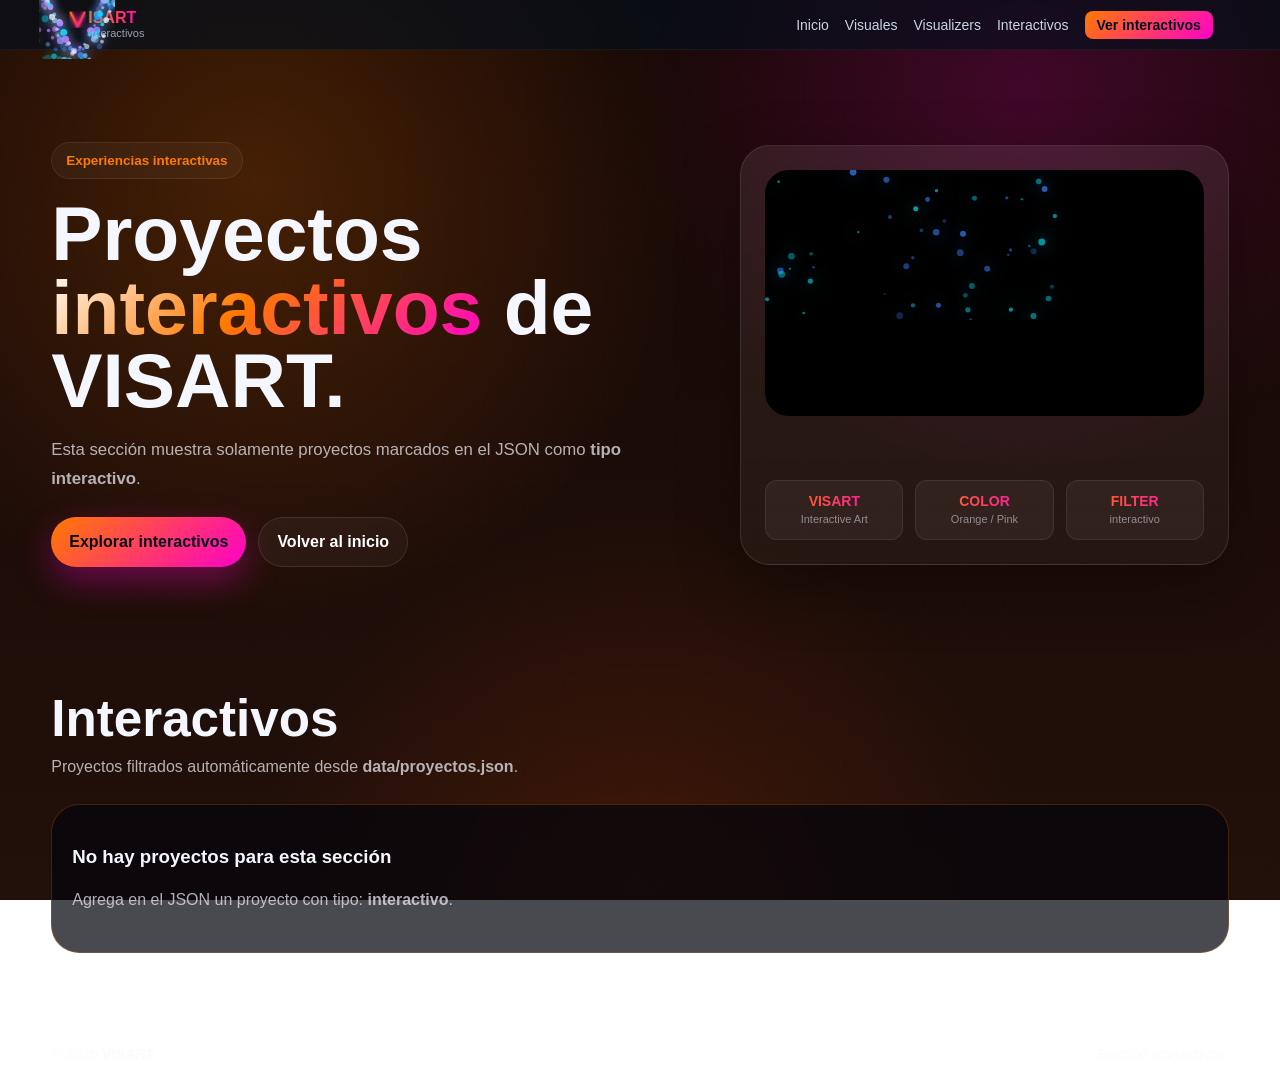
==== pages/interactivos/index.html @ fdee1da6 "Create index.html for Interactivos section This file contains the HTML structure for the Interactivo" ====
<!DOCTYPE html>
<html lang="es">
<head>
  <meta charset="UTF-8" />
  <meta name="viewport" content="width=device-width, initial-scale=1.0" />

  <title>VISART | Interactivos</title>

  <meta name="google" content="notranslate">
  <meta name="description" content="Proyectos interactivos de VISART." />

  <link rel="stylesheet" href="../../style.css">
</head>

<body class="page-interactivos" data-tipo="interactivo" data-json="../../data/proyectos.json" data-assets="../../">
  <div class="bg-grid"></div>

  <header class="header">
    <div class="container header-inner">

      <a href="../../index.html" class="brand" aria-label="Ir al inicio de VISART">
        <div class="brand-mark">
          <svg viewBox="0 0 100 100" class="v-nav" aria-hidden="true">
            <defs>
              <linearGradient id="vGradient" x1="0%" y1="0%" x2="100%" y2="100%">
                <stop offset="0%" stop-color="var(--accent1)" />
                <stop offset="100%" stop-color="var(--accent2)" />
              </linearGradient>
            </defs>
            <path d="M10 10 L50 90 L90 10" />
          </svg>

          <canvas class="v-canvas" aria-hidden="true"></canvas>
        </div>

        <div class="brand-text">
          <span>ISART</span>
          <small>Interactivos</small>
        </div>
      </a>

      <nav class="nav-links" aria-label="Navegación principal">
        <a href="../../index.html">Inicio</a>
        <a href="../visuales/index.html">Visuales</a>
        <a href="../visualizers/index.html">Visualizers</a>
        <a href="../interactivos/index.html">Interactivos</a>
        <a class="nav-cta" href="#proyectos">Ver interactivos</a>
      </nav>

    </div>
  </header>

  <main>
    <section class="hero" id="inicio">
      <div class="container hero-grid">

        <div class="hero-content">
          <div class="eyebrow">Experiencias interactivas</div>

          <h1>
            Proyectos <span>interactivos</span> de VISART.
          </h1>

          <p>
            Esta sección muestra solamente proyectos marcados en el JSON como <strong>tipo interactivo</strong>.
          </p>

          <div class="hero-actions">
            <a class="btn btn-primary" href="#proyectos">Explorar interactivos</a>
            <a class="btn btn-secondary" href="../../index.html">Volver al inicio</a>
          </div>
        </div>

        <div class="hero-card">
          <div class="hero-visual">
            <video autoplay muted loop playsinline class="bg-video">
              <source src="../../assets/hero-card.mp4" type="video/mp4">
            </video>
            <canvas id="bgFX"></canvas>
          </div>

          <div class="hero-mini-stats">
            <div class="mini">
              <strong>VISART</strong>
              <small>Interactive Art</small>
            </div>
            <div class="mini">
              <strong>COLOR</strong>
              <small>Orange / Pink</small>
            </div>
            <div class="mini">
              <strong>FILTER</strong>
              <small>interactivo</small>
            </div>
          </div>
        </div>

      </div>
    </section>

    <section class="section" id="proyectos">
      <div class="container">
        <div class="section-head">
          <h2>Interactivos</h2>
          <p>Proyectos filtrados automáticamente desde <strong>data/proyectos.json</strong>.</p>
        </div>

        <div class="projects-grid" id="projects-container"></div>
      </div>
    </section>
  </main>

  <footer>
    <div class="container footer-line">
      <div>© 2026 <strong>VISART</strong>.</div>
      <div>Sección interactivos.</div>
    </div>
  </footer>

  <script src="../../script.js"></script>
</body>
</html>
---- style.css ----
:root {
  --bg: #050816;
  --bg2: #0b1224;
  --panel: rgba(255, 255, 255, .06);
  --panel-border: rgba(255, 255, 255, .1);
  --text: #f5f7ff;
  --muted: rgba(245, 247, 255, .7);
  --soft: rgba(245, 247, 255, .5);
  --accent1: #00eaff;
  --accent2: #3b82f6;
  --glow1: rgba(0, 234, 255, .16);
  --glow2: rgba(59, 130, 246, .14);
  --glow3: rgba(123, 97, 255, .12);
  --radius: 24px;
  --shadow: 0 20px 60px rgba(0, 0, 0, .35);
  --max: 1200px;
}

/* ============================= */
/* COLORES POR PAGINA */
/* ============================= */

body.page-home {
  --bg: #050816;
  --bg2: #0b1224;
  --accent1: #00eaff;
  --accent2: #3b82f6;
  --glow1: rgba(0, 234, 255, .15);
  --glow2: rgba(59, 130, 246, .14);
  --glow3: rgba(123, 97, 255, .12);
}

body.page-visuales {
  --bg: #040816;
  --bg2: #0a1022;
  --accent1: #00eaff;
  --accent2: #7b61ff;
  --glow1: rgba(0, 234, 255, .20);
  --glow2: rgba(123, 97, 255, .18);
  --glow3: rgba(80, 60, 255, .20);
}

body.page-visualizers {
  --bg: #031611;
  --bg2: #09241d;
  --accent1: #00ff88;
  --accent2: #00c2ff;
  --glow1: rgba(0, 255, 136, .20);
  --glow2: rgba(0, 194, 255, .18);
  --glow3: rgba(0, 255, 180, .14);
}

body.page-interactivos {
  --bg: #160805;
  --bg2: #22100a;
  --accent1: #ff7a00;
  --accent2: #ff00c8;
  --glow1: rgba(255, 122, 0, .20);
  --glow2: rgba(255, 0, 200, .18);
  --glow3: rgba(255, 80, 0, .14);
}

/* ============================= */
/* BASE */
/* ============================= */

* {
  box-sizing: border-box;
}

html {
  scroll-behavior: smooth;
}

body {
  margin: 0;
  font-family: Arial, Helvetica, sans-serif;
  color: var(--text);
  background:
    radial-gradient(circle at 20% 20%, var(--glow1), transparent 35%),
    radial-gradient(circle at 80% 10%, var(--glow2), transparent 30%),
    radial-gradient(circle at 50% 100%, var(--glow3), transparent 35%),
    linear-gradient(180deg, var(--bg), var(--bg2));
  background-attachment: fixed;
  min-height: 100vh;
  overflow-x: hidden;
}

a {
  color: inherit;
  text-decoration: none;
}

.container {
  width: min(var(--max), 92%);
  margin: 0 auto;
}

.bg-grid {
  position: fixed;
  inset: 0;
  pointer-events: none;
  background-image:
    linear-gradient(rgba(255, 255, 255, .035) 1px, transparent 1px),
    linear-gradient(90deg, rgba(255, 255, 255, .035) 1px, transparent 1px);
  background-size: 40px 40px;
  mask-image: radial-gradient(circle at center, black 45%, transparent 90%);
  opacity: .25;
  z-index: 0;
}

/* ============================= */
/* HEADER */
/* ============================= */

.header {
  position: sticky;
  top: 0;
  z-index: 1000;
  backdrop-filter: blur(10px);
  background: rgba(4, 16, 29, 0.65);
  border-bottom: 1px solid rgba(255, 255, 255, 0.05);
}

.header-inner {
  max-width: var(--max);
  margin: 0 auto;
  padding: 10px 16px;
  display: flex;
  align-items: center;
  justify-content: space-between;
  gap: 18px;
}

.brand {
  display: flex;
  align-items: center;
  gap: 1px;
  flex-shrink: 0;
  min-width: max-content;
}

.brand-mark {
  position: relative;
  width: 20px;
  height: 20px;
  min-width: 20px;
  flex: 0 0 20px;
  border-radius: 6px;
  display: flex;
  align-items: center;
  justify-content: center;
  overflow: visible;
  background: transparent;
}

.v-nav {
  position: relative;
  z-index: 2;
  display: block;
  width: 86%;
  height: 86%;
  transform: translateY(-5px);
}

.v-nav path {
  fill: none;
  stroke: url(#vGradient);
  stroke-width: 11;
  stroke-linecap: round;
  stroke-linejoin: round;
  stroke-dasharray: 200;
  stroke-dashoffset: 200;
  filter:
    drop-shadow(0 0 8px var(--accent1))
    drop-shadow(0 0 18px var(--accent2));
  animation:
    drawV 2s ease-out forwards,
    glowV 3s infinite ease-in-out;
}

.v-canvas {
  position: absolute;
  left: -28px;
  top: -24px;
  width: calc(100% + 56px);
  height: calc(100% + 48px);
  pointer-events: none;
  z-index: 4;
}

.brand-text span,
.mini strong {
  display: block;
  background: linear-gradient(90deg, var(--accent1), var(--accent2));
  -webkit-background-clip: text;
  background-clip: text;
  -webkit-text-fill-color: transparent;
}

.brand-text span {
  font-weight: 700;
  font-size: 16px;
  line-height: 1;
}

.brand-text small {
  display: block;
  margin-top: 2px;
  font-size: 11px;
  line-height: 1;
  color: #94a3b8;
}

.nav-links {
  display: flex;
  align-items: center;
  gap: 16px;
  flex-wrap: wrap;
  justify-content: flex-end;
}

.nav-links a {
  font-size: 14px;
  color: #cbd5e1;
  position: relative;
  transition: 0.3s;
  white-space: nowrap;
}

.nav-links a:hover {
  color: #fff;
}

.nav-links a::after {
  content: "";
  position: absolute;
  left: 0;
  bottom: -4px;
  width: 0%;
  height: 2px;
  background: linear-gradient(90deg, var(--accent1), var(--accent2));
  transition: 0.3s;
}

.nav-links a:hover::after {
  width: 100%;
}

.nav-cta {
  padding: 6px 12px;
  border-radius: 8px;
  background: linear-gradient(135deg, var(--accent1), var(--accent2));
  color: #04101d !important;
  font-weight: 600;
}

.nav-cta::after {
  display: none;
}

/* ============================= */
/* HERO */
/* ============================= */

.hero {
  position: relative;
  z-index: 1;
  padding: 92px 0 58px;
}

.hero-grid {
  display: grid;
  grid-template-columns: 1.15fr .85fr;
  gap: 28px;
  align-items: center;
}

.hero-content p {
  color: var(--muted);
  font-size: 1.05rem;
  line-height: 1.7;
  max-width: 680px;
}

h1 {
  font-size: clamp(2.6rem, 6vw, 5.2rem);
  line-height: .96;
  margin: 0 0 18px;
}

h1 span {
  background: linear-gradient(135deg, #ffffff, var(--accent1) 45%, var(--accent2) 100%);
  -webkit-background-clip: text;
  background-clip: text;
  color: transparent;
}

.eyebrow {
  display: inline-flex;
  align-items: center;
  gap: 10px;
  padding: 10px 14px;
  border-radius: 999px;
  background: rgba(255, 255, 255, .04);
  border: 1px solid rgba(255, 255, 255, .08);
  color: var(--accent1);
  font-weight: 700;
  font-size: .84rem;
  margin-bottom: 18px;
}

.hero-actions {
  display: flex;
  align-items: center;
  gap: 12px;
  flex-wrap: wrap;
  margin-top: 24px;
}

.center-actions {
  justify-content: center;
}

.hero-points {
  display: flex;
  gap: 10px;
  flex-wrap: wrap;
  margin-top: 22px;
}

.hero-points span {
  padding: 8px 12px;
  border-radius: 999px;
  background: rgba(255, 255, 255, .05);
  border: 1px solid rgba(255, 255, 255, .08);
  color: var(--soft);
  font-size: .86rem;
}

/* ============================= */
/* BOTONES */
/* ============================= */

.btn {
  display: inline-flex;
  align-items: center;
  justify-content: center;
  gap: 10px;
  min-height: 50px;
  padding: 0 18px;
  border-radius: 999px;
  font-weight: 800;
  transition: .22s ease;
}

.btn:hover {
  transform: translateY(-2px);
}

.btn-primary {
  color: #05111d;
  background: linear-gradient(135deg, var(--accent1), var(--accent2));
  box-shadow: 0 14px 35px color-mix(in srgb, var(--accent2) 35%, transparent);
}

.btn-secondary {
  color: #fff;
  background: rgba(255, 255, 255, .04);
  border: 1px solid rgba(255, 255, 255, .1);
}

/* ============================= */
/* HERO CARD */
/* ============================= */

.hero-card {
  position: relative;
  padding: 24px;
  border-radius: 30px;
  background: linear-gradient(180deg, rgba(255, 255, 255, .08), rgba(255, 255, 255, .04));
  border: 1px solid rgba(255, 255, 255, .1);
  box-shadow: var(--shadow);
  display: flex;
  flex-direction: column;
  justify-content: space-between;
  min-height: 420px;
  transition: transform .15s ease-out;
}

.hero-visual {
  position: relative;
  height: 100%;
  aspect-ratio: 16 / 9;
  border-radius: 24px;
  overflow: hidden;
  background: black;
  display: flex;
  align-items: center;
  justify-content: center;
}

.bg-video {
  position: absolute;
  inset: 0;
  width: 100%;
  height: 100%;
  object-fit: cover;
  z-index: 1;
}

#bgFX {
  position: absolute;
  inset: 0;
  z-index: 2;
  pointer-events: none;
}

.hero-mini-stats {
  display: flex;
  gap: 12px;
  margin-top: 15px;
}

.mini {
  flex: 1;
  padding: 12px;
  border-radius: 12px;
  background: rgba(255, 255, 255, 0.05);
  text-align: center;
  border: 1px solid rgba(255, 255, 255, 0.08);
}

.mini strong {
  font-size: 14px;
}

.mini small {
  font-size: 11px;
  color: var(--soft);
}

/* ============================= */
/* SECCIONES */
/* ============================= */

.section {
  position: relative;
  z-index: 1;
  padding: 64px 0;
}

.section-head {
  margin-bottom: 28px;
}

.section-head h2 {
  font-size: clamp(2rem, 4vw, 3.2rem);
  margin: 0 0 10px;
}

.section-head p {
  color: var(--muted);
  margin: 0;
}

/* ============================= */
/* PROYECTOS */
/* ============================= */

.projects-grid {
  display: grid;
  grid-template-columns: repeat(auto-fit, minmax(300px, 1fr));
  gap: 24px;
}

.project-card {
  position: relative;
  overflow: hidden;
  border-radius: 28px;
  border: 1px solid color-mix(in srgb, var(--accent1) 25%, transparent);
  background: rgba(3, 5, 12, 0.72);
  transition: transform 0.35s ease, box-shadow 0.35s ease, border-color 0.35s ease;
}

.project-card:hover {
  transform: translateY(-10px) scale(1.025);
  border-color: color-mix(in srgb, var(--accent1) 70%, transparent);
  box-shadow: 0 0 28px color-mix(in srgb, var(--accent1) 35%, transparent);
}

.project-thumb {
  position: relative;
  aspect-ratio: 16 / 9;
  overflow: hidden;
}

.project-thumb img {
  width: 100%;
  height: 100%;
  object-fit: cover;
  transition: 0.5s;
}

.project-card:hover .project-thumb img {
  transform: scale(1.08);
}

.project-badge {
  position: absolute;
  top: 12px;
  left: 12px;
  padding: 6px 11px;
  border-radius: 999px;
  background: rgba(0, 0, 0, 0.68);
  color: #fff;
  border: 1px solid var(--accent1);
  font-size: 12px;
}

.project-body {
  padding: 22px 20px;
}

.project-top {
  display: flex;
  align-items: flex-start;
  justify-content: space-between;
  gap: 12px;
  margin-bottom: 10px;
}

.project-top h3 {
  margin: 0;
  font-size: 1.2rem;
}

.project-tag {
  flex-shrink: 0;
  font-size: 11px;
  color: var(--accent1);
  padding: 5px 8px;
  border-radius: 999px;
  background: color-mix(in srgb, var(--accent1) 10%, transparent);
  border: 1px solid color-mix(in srgb, var(--accent1) 20%, transparent);
}

.project-body p {
  color: var(--muted);
  line-height: 1.6;
  margin: 0 0 18px;
}

.project-actions {
  display: flex;
  align-items: center;
  gap: 10px;
}

/* ============================= */
/* ABOUT / CONTACTO */
/* ============================= */

.about-grid {
  display: grid;
  grid-template-columns: 1fr 1fr;
  gap: 24px;
}

.glass {
  border-radius: 28px;
  padding: 24px;
  background: linear-gradient(180deg, rgba(255, 255, 255, .06), rgba(255, 255, 255, .035));
  border: 1px solid rgba(255, 255, 255, .1);
}

.glass h3,
.glass h2 {
  margin-top: 0;
}

.glass p {
  color: var(--muted);
  line-height: 1.6;
}

.skills {
  display: flex;
  flex-wrap: wrap;
  gap: 10px;
  margin-top: 16px;
}

.skills span {
  padding: 8px 10px;
  border-radius: 999px;
  background: rgba(255, 255, 255, .05);
  border: 1px solid rgba(255, 255, 255, .08);
  color: var(--soft);
  font-size: .84rem;
}

.contact-box {
  text-align: center;
}

/* ============================= */
/* FOOTER */
/* ============================= */

footer {
  position: relative;
  z-index: 1;
  padding: 28px 0;
  border-top: 1px solid rgba(255, 255, 255, .08);
}

.footer-line {
  display: flex;
  align-items: center;
  justify-content: space-between;
  gap: 16px;
  color: var(--soft);
  font-size: .9rem;
}

/* ============================= */
/* ANIMACIONES */
/* ============================= */

@keyframes drawV {
  from {
    stroke-dashoffset: 200;
  }

  to {
    stroke-dashoffset: 0;
  }
}

@keyframes glowV {
  0%, 100% {
    filter:
      drop-shadow(0 0 5px var(--accent1))
      drop-shadow(0 0 12px var(--accent2));
  }

  50% {
    filter:
      drop-shadow(0 0 12px var(--accent1))
      drop-shadow(0 0 26px var(--accent2));
  }
}

/* ============================= */
/* RESPONSIVE */
/* ============================= */

@media (max-width: 980px) {
  .hero-grid {
    grid-template-columns: 1fr;
  }

  .hero-card {
    min-height: 360px;
  }

  .about-grid {
    grid-template-columns: 1fr;
  }
}

@media (max-width: 768px) {
  .header-inner {
    padding: 8px 12px;
    align-items: center;
  }

  .brand-text span {
    font-size: 14px;
  }

  .brand-text small {
    font-size: 10px;
  }

  .nav-links {
    gap: 10px;
  }

  .nav-links a {
    font-size: 12px;
  }

  .nav-cta {
    padding: 5px 9px;
  }

  .hero {
    padding-top: 64px;
  }

  .btn {
    min-height: 44px;
    padding: 0 14px;
    font-size: 13px;
  }

  .projects-grid {
    grid-template-columns: 1fr;
  }

  .hero-mini-stats {
    flex-direction: column;
  }

  .footer-line {
    flex-direction: column;
    text-align: center;
  }
}

@media (max-width: 520px) {
  .header-inner {
    flex-direction: column;
    align-items: flex-start;
  }

  .nav-links {
    justify-content: flex-start;
    width: 100%;
  }

  h1 {
    font-size: clamp(2.3rem, 13vw, 3.8rem);
  }

  .hero-card {
    padding: 16px;
    min-height: 300px;
  }
}
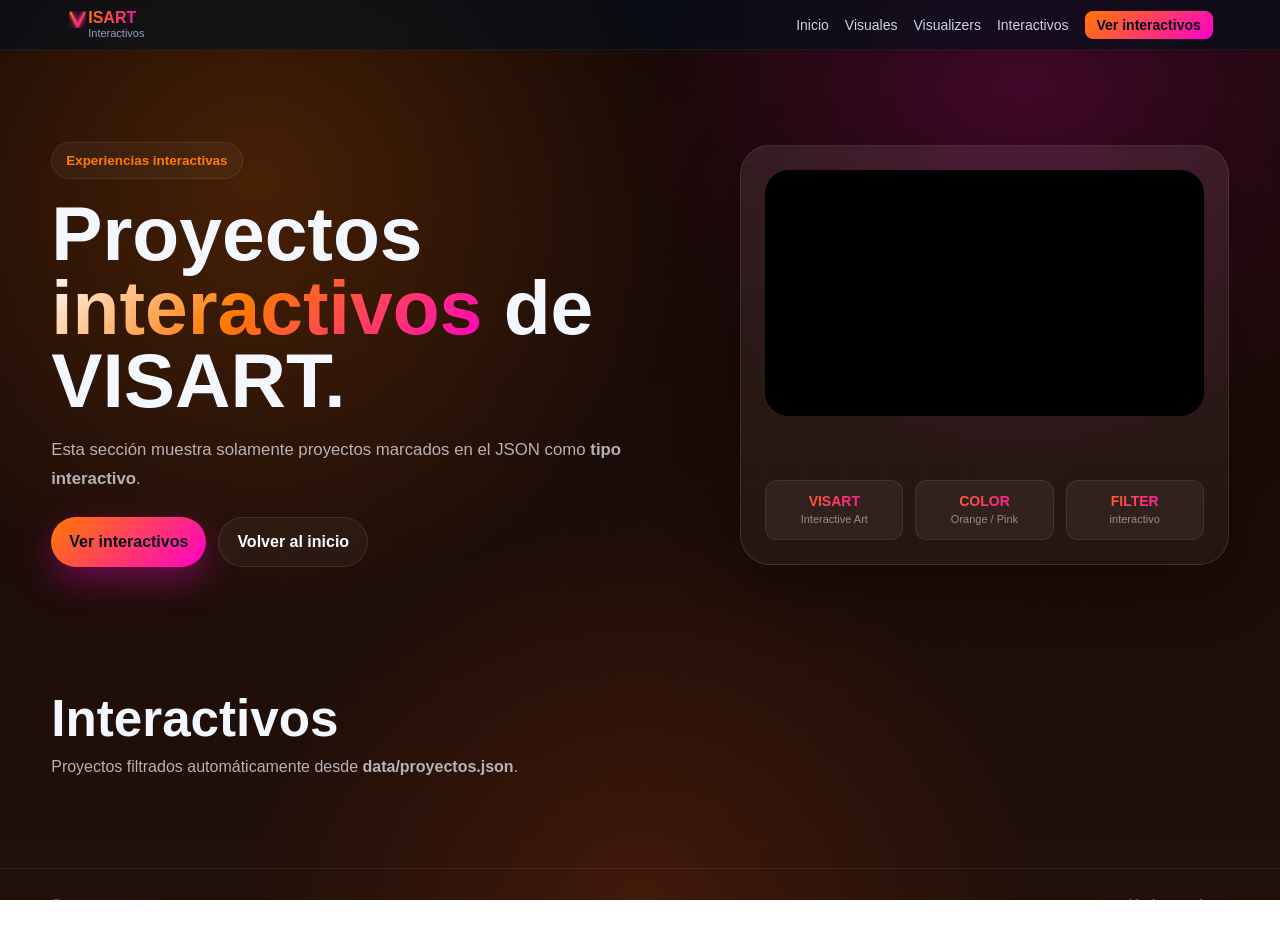
==== commit 1451a407: "Change button text from 'Explorar' to 'Ver'" ====
--- a/pages/interactivos/index.html
+++ b/pages/interactivos/index.html
@@ -66,7 +66,7 @@
           </p>
 
           <div class="hero-actions">
-            <a class="btn btn-primary" href="#proyectos">Explorar interactivos</a>
+            <a class="btn btn-primary" href="#proyectos">Ver interactivos</a>
             <a class="btn btn-secondary" href="../../index.html">Volver al inicio</a>
           </div>
         </div>
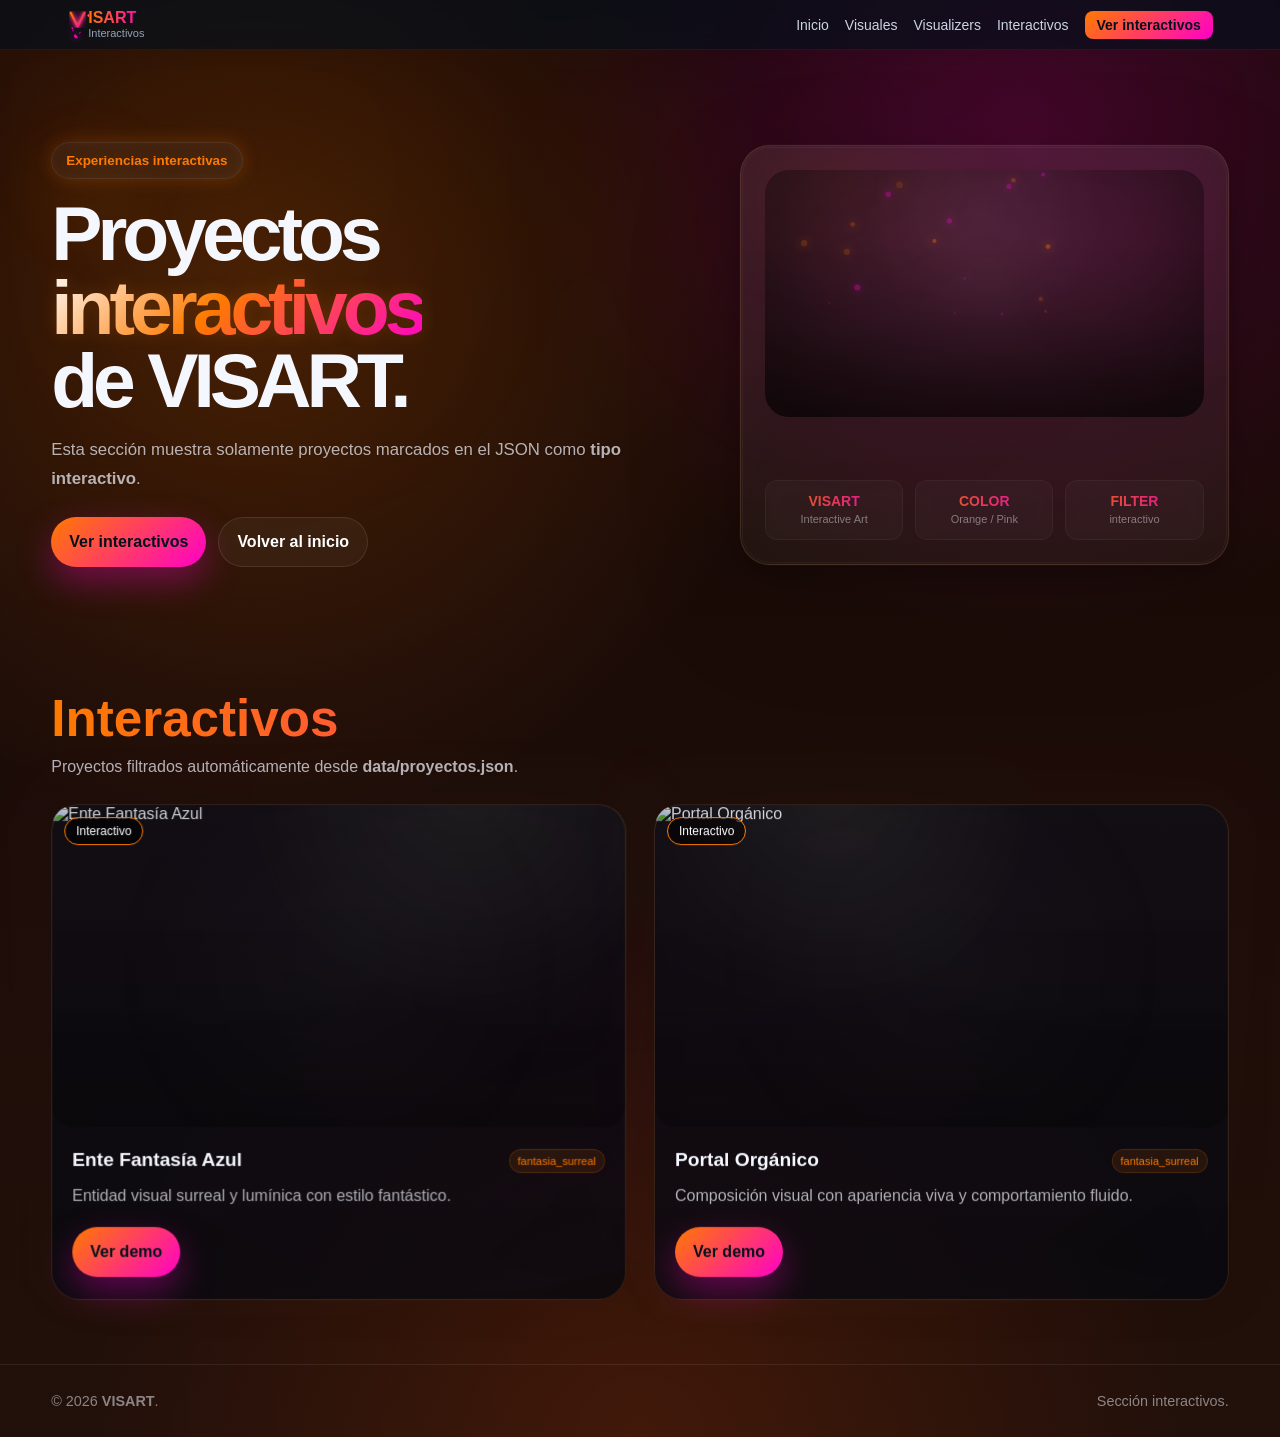
==== commit 50f7fcc2: "Update index.html" ====
--- a/pages/interactivos/index.html
+++ b/pages/interactivos/index.html
@@ -2,22 +2,46 @@
 <html lang="es">
 <head>
   <meta charset="UTF-8" />
-  <meta name="viewport" content="width=device-width, initial-scale=1.0" />
+  <meta name="viewport" content="width=device-width, initial-scale=1.0, viewport-fit=cover" />
 
-  <title>VISART | Interactivos</title>
+  <title>VISART | Arte Interactivo Digital</title>
 
   <meta name="google" content="notranslate">
-  <meta name="description" content="Proyectos interactivos de VISART." />
+  <meta name="description" content="Proyectos de arte interactivo digital de VISART: experiencias envolventes que responden al usuario con animaciones y efectos visuales en tiempo real." />
+
+  <link rel="canonical" href="https://visart.dev/pages/interactivos/">
+
+  <meta property="og:title" content="VISART | Arte Interactivo Digital">
+  <meta property="og:description" content="Proyectos de arte interactivo digital de VISART: experiencias envolventes que responden al usuario con animaciones y efectos visuales en tiempo real.">
+  <meta property="og:image" content="https://visart.dev/assets/preview.png">
+  <meta property="og:url" content="https://visart.dev/pages/interactivos/">
+  <meta name="twitter:card" content="summary_large_image">
+
+  <link rel="icon" href="/assets/favicon-32.png" sizes="32x32">
+  <link rel="apple-touch-icon" href="/assets/favicon-192.png">
+  <link rel="manifest" href="/site.webmanifest">
 
   <link rel="stylesheet" href="../../style.css">
+
+  <script type="application/ld+json">
+  {
+    "@context": "https://schema.org",
+    "@type": "CollectionPage",
+    "name": "VISART | Arte Interactivo Digital",
+    "description": "Proyectos de arte interactivo digital de VISART: experiencias envolventes que responden al usuario.",
+    "url": "https://visart.dev/pages/interactivos/",
+    "isPartOf": {
+      "@type": "WebSite",
+      "name": "VISART",
+      "url": "https://visart.dev"
+    }
+  }
+  </script>
 </head>
-
 <body class="page-interactivos" data-tipo="interactivo" data-json="../../data/proyectos.json" data-assets="../../">
   <div class="bg-grid"></div>
-
   <header class="header">
     <div class="container header-inner">
-
       <a href="../../index.html" class="brand" aria-label="Ir al inicio de VISART">
         <div class="brand-mark">
           <svg viewBox="0 0 100 100" class="v-nav" aria-hidden="true">
@@ -29,16 +53,13 @@
             </defs>
             <path d="M10 10 L50 90 L90 10" />
           </svg>
-
           <canvas class="v-canvas" aria-hidden="true"></canvas>
         </div>
-
         <div class="brand-text">
           <span>ISART</span>
           <small>Interactivos</small>
         </div>
       </a>
-
       <nav class="nav-links" aria-label="Navegación principal">
         <a href="../../index.html">Inicio</a>
         <a href="../visuales/index.html">Visuales</a>
@@ -46,31 +67,24 @@
         <a href="../interactivos/index.html">Interactivos</a>
         <a class="nav-cta" href="#proyectos">Ver interactivos</a>
       </nav>
-
     </div>
   </header>
-
   <main>
     <section class="hero" id="inicio">
       <div class="container hero-grid">
-
         <div class="hero-content">
           <div class="eyebrow">Experiencias interactivas</div>
-
           <h1>
             Proyectos <span>interactivos</span> de VISART.
           </h1>
-
           <p>
             Esta sección muestra solamente proyectos marcados en el JSON como <strong>tipo interactivo</strong>.
           </p>
-
           <div class="hero-actions">
             <a class="btn btn-primary" href="#proyectos">Ver interactivos</a>
             <a class="btn btn-secondary" href="../../index.html">Volver al inicio</a>
           </div>
         </div>
-
         <div class="hero-card">
           <div class="hero-visual">
             <video autoplay muted loop playsinline class="bg-video">
@@ -78,7 +92,6 @@
             </video>
             <canvas id="bgFX"></canvas>
           </div>
-
           <div class="hero-mini-stats">
             <div class="mini">
               <strong>VISART</strong>
@@ -94,29 +107,24 @@
             </div>
           </div>
         </div>
-
       </div>
     </section>
-
     <section class="section" id="proyectos">
       <div class="container">
         <div class="section-head">
           <h2>Interactivos</h2>
           <p>Proyectos filtrados automáticamente desde <strong>data/proyectos.json</strong>.</p>
         </div>
-
         <div class="projects-grid" id="projects-container"></div>
       </div>
     </section>
   </main>
-
   <footer>
     <div class="container footer-line">
       <div>© 2026 <strong>VISART</strong>.</div>
       <div>Sección interactivos.</div>
     </div>
   </footer>
-
   <script src="../../script.js"></script>
 </body>
 </html>
--- a/style.css
+++ b/style.css
@@ -1,3 +1,44 @@
+/* ===== IOS / SAFARI FIXES ===== */
+
+html {
+  scroll-behavior: smooth;
+  overflow-x: hidden;
+  -webkit-text-size-adjust: 100%;
+}
+
+body {
+  overflow-x: hidden;
+   overflow-y: auto;
+  overscroll-behavior-y: auto;
+  -webkit-overflow-scrolling: touch;
+  min-height: 100svh;
+}
+.hero,
+.section,
+.project-card,
+.hero-card,
+.hero-visual,
+.projects-grid {
+  touch-action: pan-y;
+}
+
+video,
+canvas,
+img {
+  transform: translateZ(0);
+  backface-visibility: hidden;
+  -webkit-backface-visibility: hidden;
+}
+
+.bg-video {
+  will-change: transform;
+}
+
+.hero-visual,
+.hero-card,
+.project-card {
+  transform: translateZ(0);
+}
 :root {
   --bg: #050816;
   --bg2: #0b1224;
@@ -16,9 +57,7 @@
   --max: 1200px;
 }
 
-/* ============================= */
-/* COLORES POR PAGINA */
-/* ============================= */
+/* COLORES POR PÁGINA */
 
 body.page-home {
   --bg: #050816;
@@ -60,17 +99,13 @@
   --glow3: rgba(255, 80, 0, .14);
 }
 
-/* ============================= */
 /* BASE */
-/* ============================= */
 
 * {
   box-sizing: border-box;
 }
 
-html {
-  scroll-behavior: smooth;
-}
+/* FIX 1: scroll-behavior duplicado eliminado — solo se declara una vez arriba en iOS fixes */
 
 body {
   margin: 0;
@@ -81,9 +116,14 @@
     radial-gradient(circle at 80% 10%, var(--glow2), transparent 30%),
     radial-gradient(circle at 50% 100%, var(--glow3), transparent 35%),
     linear-gradient(180deg, var(--bg), var(--bg2));
-  background-attachment: fixed;
+  background-attachment: scroll;
   min-height: 100vh;
   overflow-x: hidden;
+  text-rendering: optimizeLegibility;
+
+-webkit-font-smoothing: antialiased;
+
+-moz-osx-font-smoothing: grayscale;
 }
 
 a {
@@ -97,21 +137,88 @@
 }
 
 .bg-grid {
+
   position: fixed;
+
   inset: 0;
+
   pointer-events: none;
+
   background-image:
-    linear-gradient(rgba(255, 255, 255, .035) 1px, transparent 1px),
-    linear-gradient(90deg, rgba(255, 255, 255, .035) 1px, transparent 1px);
+
+    linear-gradient(
+      rgba(255,255,255,.028) 1px,
+      transparent 1px
+    ),
+
+    linear-gradient(
+      90deg,
+      rgba(255,255,255,.028) 1px,
+      transparent 1px
+    );
+
   background-size: 40px 40px;
-  mask-image: radial-gradient(circle at center, black 45%, transparent 90%);
-  opacity: .25;
+
+  mask-image:
+    radial-gradient(
+      circle at center,
+      black 42%,
+      transparent 88%
+    );
+
+ opacity:
+
+  calc(
+    0.08 +
+    (var(--globalAtmosphere, 0) * 0.16)
+  );
+
   z-index: 0;
-}
-
-/* ============================= */
+
+  transform:
+
+  translate3d(
+
+    calc(
+      (var(--mx, 50%) - 50%) * 0.012
+    ),
+
+    calc(
+      (var(--my, 50%) - 50%) * 0.012
+    ),
+
+    0
+  )
+
+  scale(
+    calc(
+      1 +
+      (var(--energy, 0) * 0.006)
+    )
+  );
+
+  filter:
+
+  blur(
+    calc(
+      .18px +
+      (var(--energy, 0) * .4px)
+    )
+  )
+
+ brightness(
+  calc(
+    0.92 +
+    (var(--globalAtmosphere, 0) * 0.06)
+  )
+);
+
+  will-change:
+    transform,
+    opacity;
+}
+
 /* HEADER */
-/* ============================= */
 
 .header {
   position: sticky;
@@ -181,10 +288,10 @@
 
 .v-canvas {
   position: absolute;
-  left: -28px;
-  top: -24px;
-  width: calc(100% + 56px);
-  height: calc(100% + 48px);
+  left: -7px;
+  top: -7px;
+  width: calc(100% + 14px);
+  height: calc(100% + 14px);
   pointer-events: none;
   z-index: 4;
 }
@@ -259,9 +366,7 @@
   display: none;
 }
 
-/* ============================= */
 /* HERO */
-/* ============================= */
 
 .hero {
   position: relative;
@@ -269,7 +374,45 @@
   padding: 92px 0 58px;
 }
 
+.hero-silence-layer {
+
+  position: absolute;
+
+  inset: 0;
+
+  pointer-events: none;
+
+  z-index: 0;
+
+  background:
+
+    radial-gradient(
+
+      circle at center,
+
+      transparent 0%,
+
+      rgba(0,0,0,.04) 58%,
+
+      rgba(0,0,0,.16) 100%
+    );
+
+  opacity:
+
+  calc(
+    0.58 +
+    (var(--globalAtmosphere, 0) * 0.12)
+  );
+
+  mix-blend-mode: normal;
+
+  will-change: opacity;
+}
+
 .hero-grid {
+  position: relative;
+
+  z-index: 2;
   display: grid;
   grid-template-columns: 1.15fr .85fr;
   gap: 28px;
@@ -281,12 +424,15 @@
   font-size: 1.05rem;
   line-height: 1.7;
   max-width: 680px;
+  text-shadow:
+  0 1px 2px rgba(0,0,0,.22);
 }
 
 h1 {
   font-size: clamp(2.6rem, 6vw, 5.2rem);
   line-height: .96;
   margin: 0 0 18px;
+  max-width: 9.5ch;
 }
 
 h1 span {
@@ -338,9 +484,7 @@
   font-size: .86rem;
 }
 
-/* ============================= */
 /* BOTONES */
-/* ============================= */
 
 .btn {
   display: inline-flex;
@@ -370,34 +514,87 @@
   border: 1px solid rgba(255, 255, 255, .1);
 }
 
-/* ============================= */
 /* HERO CARD */
-/* ============================= */
 
 .hero-card {
   position: relative;
+ contain: layout;
+
+isolation: isolate;
+
+transform:
+
+  translate3d(0,0,0)
+
+  scale(
+    calc(
+      1 +
+      (var(--atmosphere, 0) * 0.004)
+    )
+  );
+
+  backface-visibility: hidden;
+
+  -webkit-backface-visibility: hidden;
   padding: 24px;
   border-radius: 30px;
   background: linear-gradient(180deg, rgba(255, 255, 255, .08), rgba(255, 255, 255, .04));
-  border: 1px solid rgba(255, 255, 255, .1);
-  box-shadow: var(--shadow);
+  border: 1px solid color-mix(
+  in srgb,
+  var(--accent1) calc(8% + (var(--atmosphere, 0) * 28%)),
+  rgba(255,255,255,.06)
+);
+  box-shadow:
+  0 10px 24px rgba(0,0,0,.22),
+  0 38px 120px rgba(0,0,0,.16),
+  0 0 0 1px rgba(255,255,255,.022),
+  0 0 60px color-mix(in srgb, var(--accent1) 18%, transparent),
+  0 0 120px color-mix(in srgb, var(--accent1) 10%, transparent);
   display: flex;
   flex-direction: column;
   justify-content: space-between;
   min-height: 420px;
-  transition: transform .15s ease-out;
+  transition:
+
+  transform 0.9s cubic-bezier(.22,.61,.36,1),
+
+  box-shadow 1.2s ease,
+
+  border-color 1s ease,
+
+  background 1.2s ease;
 }
 
 .hero-visual {
   position: relative;
   height: 100%;
+  width: 100%;
   aspect-ratio: 16 / 9;
   border-radius: 24px;
   overflow: hidden;
-  background: black;
+  background:
+
+  radial-gradient(
+
+    circle at center,
+
+    rgba(255,255,255,.03),
+
+    rgba(0,0,0,.22)
+  );
   display: flex;
   align-items: center;
   justify-content: center;
+  contain: layout style;
+
+isolation: isolate;
+
+transform:
+  translate3d(0,0,0);
+
+will-change:
+  transform,
+  opacity;
 }
 
 .bg-video {
@@ -407,13 +604,37 @@
   height: 100%;
   object-fit: cover;
   z-index: 1;
+
+  filter:
+  brightness(.82)
+  saturate(.88)
+  contrast(1.02);
+
+transform: scale(1.018);
 }
 
 #bgFX {
   position: absolute;
   inset: 0;
+  opacity: .58;
+
+mix-blend-mode: screen;
+
+filter:
+  blur(.4px)
+  saturate(108%);
   z-index: 2;
   pointer-events: none;
+  transform:
+  translate3d(0,0,0);
+
+will-change:
+  transform,
+  opacity;
+
+backface-visibility: hidden;
+
+-webkit-backface-visibility: hidden;
 }
 
 .hero-mini-stats {
@@ -426,9 +647,12 @@
   flex: 1;
   padding: 12px;
   border-radius: 12px;
-  background: rgba(255, 255, 255, 0.05);
+ background:
+  rgba(255,255,255,.035);
   text-align: center;
-  border: 1px solid rgba(255, 255, 255, 0.08);
+border:
+  1px solid
+  rgba(255,255,255,.045);
 }
 
 .mini strong {
@@ -440,14 +664,14 @@
   color: var(--soft);
 }
 
-/* ============================= */
 /* SECCIONES */
-/* ============================= */
 
 .section {
   position: relative;
   z-index: 1;
   padding: 64px 0;
+  overflow-x: clip;
+  overflow-y: clip;
 }
 
 .section-head {
@@ -464,43 +688,218 @@
   margin: 0;
 }
 
-/* ============================= */
 /* PROYECTOS */
-/* ============================= */
 
 .projects-grid {
+
+  position: relative;
+
   display: grid;
-  grid-template-columns: repeat(auto-fit, minmax(300px, 1fr));
-  gap: 24px;
+
+  perspective: 1600px;
+transform-style: preserve-3d;
+
+  grid-template-columns:
+    repeat(
+      auto-fit,
+      minmax(300px, 1fr)
+    );
+
+  gap: 28px;
+
+  isolation: isolate;
+
+}
+
+.projects-grid::before {
+
+  content: "";
+
+  position: absolute;
+
+  inset: -8%;
+
+  background:
+
+    radial-gradient(
+
+      circle at 50% 50%,
+
+      color-mix(
+        in srgb,
+        var(--accent1) 6%,
+        transparent
+      ),
+
+      transparent 72%
+    );
+
+  opacity:
+calc(
+
+  0.004 +
+
+  (var(--breath, 0) * 0.012) +
+
+  (var(--globalAtmosphere, 0) * 0.028)
+);
+
+filter:
+
+blur(
+  calc(
+    72px +
+    (var(--globalAtmosphere, 0) * 18px)
+  )
+)
+
+brightness(
+  calc(
+    0.92 +
+    (var(--globalAtmosphere, 0) * 0.08)
+  )
+);
+
+  pointer-events: none;
+
+  z-index: -1;
+
+  will-change:
+    opacity,
+    filter;
 }
 
 .project-card {
   position: relative;
-  overflow: hidden;
+
+ overflow: visible;
+
+backface-visibility: hidden;
+
+-webkit-backface-visibility: hidden;
+
+/* FIX 4: transform-style: preserve-3d declarado una sola vez */
+transform-style: preserve-3d;
+
   border-radius: 28px;
-  border: 1px solid color-mix(in srgb, var(--accent1) 25%, transparent);
-  background: rgba(3, 5, 12, 0.72);
-  transition: transform 0.35s ease, box-shadow 0.35s ease, border-color 0.35s ease;
-}
-
-.project-card:hover {
-  transform: translateY(-10px) scale(1.025);
-  border-color: color-mix(in srgb, var(--accent1) 70%, transparent);
-  box-shadow: 0 0 28px color-mix(in srgb, var(--accent1) 35%, transparent);
-}
-
-.project-thumb {
-  position: relative;
-  aspect-ratio: 16 / 9;
-  overflow: hidden;
-}
-
-.project-thumb img {
-  width: 100%;
-  height: 100%;
-  object-fit: cover;
-  transition: 0.5s;
-}
+
+border: 1px solid
+  color-mix(
+    in srgb,
+    var(--accent1) 10%,
+    rgba(255,255,255,.06)
+  );
+
+background:
+
+  linear-gradient(
+
+    180deg,
+
+    rgba(
+      255,
+      255,
+      255,
+
+      calc(
+        0.032 +
+        (var(--energy) * 0.010)
+      )
+    ),
+
+    rgba(
+      255,
+      255,
+      255,
+
+      calc(
+        0.010 +
+        (var(--proximity) * 0.004)
+      )
+    )
+  ),
+
+  rgba(
+    3,
+    5,
+    12,
+
+    calc(
+      0.78 -
+      (var(--proximity) * 0.025)
+    )
+  );
+
+ transform:
+ translate3d(
+  calc(var(--magneticX, 0px) * 0.82),
+  calc(var(--magneticY, 0px) * 0.82),
+   calc((var(--breath, 0) - 0.5) * 1.2px)
+  )
+scale(
+  calc(
+    1 +
+    (var(--proximity) * 0.018)
+  )
+)
+ rotateX(var(--tiltX, 0deg))
+rotateY(var(--tiltY, 0deg))
+rotateZ(
+  calc(
+    var(--tiltY, 0deg) * 0.018
+  )
+)
+
+translateX(
+  calc(
+    var(--depthShiftX, 0px)
+  )
+)
+
+translateY(
+  calc(
+    var(--depthShiftY, 0px)
+  )
+);
+
+  transition:
+    transform 0.72s cubic-bezier(.22,.61,.36,1),
+    box-shadow 0.45s ease,
+    border-color 0.3s ease;
+
+ will-change:
+
+  transform,
+
+  opacity;
+
+contain:
+  layout;
+
+  isolation: isolate;
+
+opacity:
+  calc(
+
+    0.70 +
+
+    (var(--proximity) * 0.18) +
+
+    (var(--energy) * 0.04) +
+
+    (var(--fieldPresence, 0) * 0.12)
+  );
+
+  --proximity: 0;
+  --energy: 0;
+  --breath: 0;
+
+  user-select: none;
+  -webkit-user-select: none;
+
+  pointer-events: auto;
+}
+
 
 .project-card:hover .project-thumb img {
   transform: scale(1.08);
@@ -508,6 +907,22 @@
 
 .project-badge {
   position: absolute;
+
+  transform:
+
+  translateZ(92px)
+
+  translateX(
+    calc(var(--tiltY, 0deg) * 0.16)
+  )
+
+  translateY(
+    calc(var(--tiltX, 0deg) * -0.16)
+  )
+
+  rotateZ(
+    calc(var(--tiltY, 0deg) * 0.024)
+  );
   top: 12px;
   left: 12px;
   padding: 6px 11px;
@@ -516,10 +931,56 @@
   color: #fff;
   border: 1px solid var(--accent1);
   font-size: 12px;
+  transition:
+
+transform 1.35s cubic-bezier(.12,.82,.18,1),
+
+opacity 1.1s ease,
+
+filter 1.2s ease;
 }
 
 .project-body {
+
+  position: relative;
+
+  z-index: 2;
+
+  transform:
+
+  translateZ(
+    calc(
+      64px +
+      (var(--proximity) * 28px)
+    )
+  )
+
+  translateX(
+    calc(var(--tiltY, 0deg) * 0.12)
+  )
+
+  translateY(
+    calc(var(--tiltX, 0deg) * -0.12)
+  )
+
+  rotateZ(
+    calc(var(--tiltY, 0deg) * 0.012)
+  );
+
   padding: 22px 20px;
+
+  will-change: transform;
+
+  transition:
+
+transform 1.08s cubic-bezier(.16,.84,.24,1),
+
+filter 1.2s ease,
+
+opacity 1s ease;
+
+  backface-visibility: hidden;
+  -webkit-backface-visibility: hidden;
 }
 
 .project-top {
@@ -555,11 +1016,20 @@
   display: flex;
   align-items: center;
   gap: 10px;
-}
-
-/* ============================= */
+  position: relative;
+z-index: 30;
+transform:
+  translateZ(110px)
+  translateX(calc(var(--tiltY, 0deg) * 0.12))
+  translateY(calc(var(--tiltX, 0deg) * -0.12));
+ transition:
+
+transform .82s cubic-bezier(.18,.78,.22,1),
+
+opacity .9s ease;
+}
+
 /* ABOUT / CONTACTO */
-/* ============================= */
 
 .about-grid {
   display: grid;
@@ -604,9 +1074,7 @@
   text-align: center;
 }
 
-/* ============================= */
 /* FOOTER */
-/* ============================= */
 
 footer {
   position: relative;
@@ -624,9 +1092,7 @@
   font-size: .9rem;
 }
 
-/* ============================= */
 /* ANIMACIONES */
-/* ============================= */
 
 @keyframes drawV {
   from {
@@ -652,9 +1118,7 @@
   }
 }
 
-/* ============================= */
 /* RESPONSIVE */
-/* ============================= */
 
 @media (max-width: 980px) {
   .hero-grid {
@@ -704,6 +1168,10 @@
     min-height: 44px;
     padding: 0 14px;
     font-size: 13px;
+    position: relative;
+z-index: 40;
+pointer-events: auto;
+touch-action: manipulation;
   }
 
   .projects-grid {
@@ -718,6 +1186,69 @@
     flex-direction: column;
     text-align: center;
   }
+
+  .project-card::before {
+
+  opacity:
+    calc(
+      0.04 +
+      (var(--proximity) * 0.12)
+    );
+
+  filter:
+    blur(22px);
+
+}
+
+.project-card::after {
+
+  opacity:
+    calc(
+      0.004 +
+      (var(--proximity) * 0.08)
+    );
+
+  filter:
+    blur(28px);
+}
+
+  .project-card {
+
+  transform:
+
+    translate3d(
+
+      calc(var(--magneticX, 0px) * 0.55),
+
+      calc(var(--magneticY, 0px) * 0.55),
+
+      0
+    )
+
+    rotateX(
+      calc(var(--tiltX, 0deg) * 0.26)
+    )
+
+    rotateY(
+      calc(var(--tiltY, 0deg) * 0.26)
+    );
+ }
+
+  .bg-video {
+
+  filter:
+    brightness(.74)
+    saturate(.82)
+    contrast(1.01);
+
+}
+
+  .bg-grid {
+
+  opacity: .08;
+
+  filter: blur(.3px);
+}
 }
 
 @media (max-width: 520px) {
@@ -738,5 +1269,998 @@
   .hero-card {
     padding: 16px;
     min-height: 300px;
-  }
-}+    transform:
+
+  translate3d(0,0,0)
+
+  scale(
+    calc(
+      1 +
+      (var(--atmosphere, 0) * 0.002)
+    )
+  );
+  }
+}
+
+/* ============================= */
+/* VISART APPLE CARDS FINAL */
+/* ============================= */
+
+.project-card:hover {
+  opacity: 1;
+
+  border-color:
+  color-mix(
+    in srgb,
+    var(--accent1) 42%,
+    rgba(255,255,255,.08)
+  );
+
+ box-shadow:
+
+ 0 1px 2px rgba(0,0,0,.34),
+
+ 0 12px 24px rgba(0,0,0,.26),
+
+  0 42px 96px rgba(0,0,0,.26),
+
+  0 78px 160px rgba(0,0,0,.14),
+
+  0 0 26px
+  color-mix(
+    in srgb,
+    var(--accent1) 12%,
+    transparent
+  );
+}
+
+  
+
+.project-card::before {
+  content: "";
+  position: absolute;
+  inset: 0;
+  border-radius: inherit;
+
+background:
+
+  radial-gradient(
+
+   circle at
+
+calc(var(--haloX, 50%) + 4%)
+calc(var(--haloY, 30%) - 3%),
+
+    color-mix(
+      in srgb,
+      var(--accent1) 32%,
+      transparent
+    ) 0%,
+
+    color-mix(
+      in srgb,
+      var(--accent2) 12%,
+      transparent
+    ) 24%,
+
+    transparent 58%
+  ),
+
+  linear-gradient(
+
+    145deg,
+
+    rgba(255,255,255,.085),
+
+    rgba(255,255,255,.015) 42%,
+
+    rgba(0,0,0,.08)
+  );
+
+opacity:
+calc(
+
+  0.045 +
+
+  (var(--proximity) * 0.24) +
+
+  (var(--energy) * 0.06) +
+
+  (var(--foregroundAuthority, 0) * 0.08)
+);
+transition:
+
+  opacity .9s ease,
+
+  transform 1.1s cubic-bezier(.22,.61,.36,1),
+
+  filter 1.2s ease;
+  pointer-events: none;
+  z-index: 3;
+ mix-blend-mode: plus-lighter;
+  filter:
+
+blur(
+  calc(
+    22px +
+    (var(--energy) * 10px) +
+    (var(--breath) * 6px)
+  )
+)
+
+brightness(
+  calc(
+    1.02 +
+    (var(--foregroundAuthority, 0) * 0.12)
+  )
+)
+
+contrast(
+  calc(
+    1.08 +
+    (var(--depthPresence, 0) * 0.08)
+  )
+)
+
+saturate(1.18);
+
+  will-change: transform, opacity;
+transform:
+
+  translate3d(
+    calc(var(--magneticX, 0px) * -0.18),
+    calc(var(--magneticY, 0px) * -0.18),
+    0
+  )
+
+  scale(
+    calc(
+      1.012 +
+      (var(--energy) * 0.004) +
+      (var(--atmosphericDepth, 0) * 0.008)
+    )
+  )
+
+  translateZ(
+    calc(
+      var(--depthPresence, 0) * -6px
+    )
+  );
+
+backface-visibility: hidden;
+-webkit-backface-visibility: hidden;
+}
+
+.project-card:hover::before {
+  opacity:
+    calc(
+      0.22 +
+      (var(--proximity) * 0.34) +
+      (var(--energy) * 0.08)
+    );
+}
+
+.project-card::after {
+
+  content: "";
+
+  position: absolute;
+
+  inset: -24px;
+
+  border-radius: 34px;
+ mix-blend-mode: screen;
+
+  background:
+    radial-gradient(
+      circle at
+   var(--haloX, 50%)
+   var(--haloY, 50%),
+
+      color-mix(
+        in srgb,
+        var(--accent1) 38%,
+        transparent
+      ) 0%,
+
+      color-mix(
+        in srgb,
+        var(--accent2) 18%,
+        transparent
+      ) 28%,
+
+      transparent 72%
+    );
+
+opacity:
+  calc(
+
+    0.008 +
+
+    (var(--proximity) * 0.095) +
+
+    (var(--energy) * 0.018)
+  );
+
+  filter:
+
+blur(
+  calc(
+    18px +
+    (var(--energy) * 10px)
+  )
+)
+
+brightness(
+  calc(
+    1 +
+    (var(--foregroundAuthority, 0) * 0.08)
+  )
+);
+  transform:
+
+    translate3d(
+      calc(var(--magneticX, 0px) * -0.24),
+      calc(var(--magneticY, 0px) * -0.24),
+      0
+    )
+
+    translateZ(0)
+    scale(
+  calc(
+    1.004 +
+
+    (var(--energy) * 0.004) +
+
+    (var(--breath) * 0.018)
+  )
+);
+
+  pointer-events: none;
+
+  z-index: -1;
+
+ will-change:
+  opacity;
+}
+
+.project-thumb {
+  position: relative;
+  aspect-ratio: 16 / 9;
+  overflow: hidden;
+
+  border-radius: 22px;
+
+  background:
+
+  radial-gradient(
+
+    circle at 50% 50%,
+
+    rgba(255,255,255,.022),
+
+    transparent 72%
+  );
+
+isolation: isolate;
+
+transform:
+  translateZ(8px);
+
+will-change:
+  transform;
+}
+
+.project-thumb img {
+
+  z-index: 2;
+
+  width: 100%;
+
+  height: 100%;
+
+  object-fit: cover;
+
+  transform-origin:
+    center center;
+
+  transition:
+    transform .92s cubic-bezier(.22,.61,.36,1),
+    filter .72s ease;
+
+  transform:
+
+    translateZ(
+      calc(
+        36px +
+        (var(--proximity) * 16px)
+      )
+    )
+
+    scale(
+      calc(
+        1.003 +
+        (var(--energy) * 0.003)
+      )
+    )
+
+    translateX(
+      calc(
+        var(--tiltY, 0deg) * 0.035
+      )
+    )
+
+    translateY(
+      calc(
+        var(--tiltX, 0deg) * -0.035
+      )
+    );
+
+  filter:
+
+brightness(
+  calc(
+    0.82 +
+    (var(--proximity) * 0.12) +
+    (var(--depthPresence, 0) * 0.06)
+  )
+)
+
+saturate(
+  calc(
+    0.88 +
+    (var(--proximity) * 0.08)
+  )
+)
+
+contrast(
+  calc(
+    1.06 +
+    (var(--proximity) * 0.06) +
+    (var(--depthPresence, 0) * 0.04)
+  )
+)
+
+blur(
+  calc(
+    (1 - var(--focusDepth, 1)) * 0.45px
+  )
+);
+
+  backface-visibility: hidden;
+  -webkit-backface-visibility: hidden;
+
+  will-change:
+    transform;
+}
+
+
+.project-card:hover .project-thumb img {
+  transform: scale(1.035);
+}
+
+.project-thumb::after {
+
+  content: "";
+
+  position: absolute;
+
+  inset: 0;
+
+  background:
+
+    linear-gradient(
+      to top,
+      rgba(0,0,0,.78),
+      transparent 62%
+    ),
+
+    radial-gradient(
+
+      circle at
+
+      calc(var(--mx, 50%) + 2%)
+      calc(var(--my, 0%) - 6%),
+
+      rgba(255,255,255,.16),
+
+      transparent 42%
+    );
+
+  opacity:
+calc(
+
+  0.34 +
+
+  (var(--proximity) * 0.22) +
+
+  (var(--energy) * 0.05) +
+
+  (var(--foregroundAuthority, 0) * 0.16)
+);
+
+  transition:
+    opacity .55s ease,
+    background-position .8s ease;
+
+  mix-blend-mode: normal;
+
+  
+transform: translate3d(0,0,0);
+  will-change:
+    opacity,
+    transform;
+
+  pointer-events: none;
+}
+
+.project-featured {
+  grid-column: span 2;
+  min-height: 100%;
+}
+
+.project-featured .project-thumb {
+  aspect-ratio: 16 / 8;
+}
+
+.project-featured .project-top h3 {
+  font-size: clamp(1.4rem, 3vw, 2rem);
+}
+
+.project-featured .project-body p {
+  font-size: 1rem;
+}
+
+@media (max-width: 768px) {
+  .project-featured {
+    grid-column: span 1;
+  }
+
+  .project-featured .project-thumb {
+    aspect-ratio: 16 / 9;
+  }
+}
+/* ============================= */
+/* VISART PREMIUM HERO GLOBAL */
+/* ============================= */
+
+
+
+.hero::before {
+
+  content: "";
+
+  position: absolute;
+
+  inset: 0;
+
+  background:
+
+    radial-gradient(
+
+      circle at 18% 22%,
+
+      color-mix(
+        in srgb,
+        var(--accent1) 12%,
+        transparent
+      ),
+
+      transparent 34%
+    ),
+
+    radial-gradient(
+
+      circle at 72% 14%,
+
+      color-mix(
+        in srgb,
+        var(--accent2) 10%,
+        transparent
+      ),
+
+      transparent 38%
+    ),
+
+    radial-gradient(
+
+      circle at 50% 120%,
+
+      rgba(255,255,255,.025),
+
+      transparent 62%
+    );
+
+  pointer-events: none;
+
+ opacity:
+
+  calc(
+    0.22 +
+    (var(--globalAtmosphere, 0) * 0.24)
+  );
+
+ filter:
+
+  blur(
+    calc(
+      18px +
+      (var(--globalAtmosphere, 0) * 26px)
+    )
+  )
+
+  saturate(
+    calc(
+      1 +
+      (var(--globalAtmosphere, 0) * 0.08)
+    )
+  );
+
+  z-index: -1;
+
+  transform:
+    translate3d(0,0,0);
+
+  will-change:
+    opacity,
+    filter;
+}
+
+.hero-content {
+  position: relative;
+  z-index: 4;
+
+  max-width: 680px;
+
+  isolation: isolate;
+}
+
+.hero-content::before {
+
+  content: "";
+
+  position: absolute;
+
+  left: -42px;
+
+  top: -34px;
+
+  width: 160px;
+
+  height: 160px;
+
+  border-radius: 999px;
+
+  background:
+
+    radial-gradient(
+
+      circle,
+
+      color-mix(
+        in srgb,
+        var(--accent1) 10%,
+        transparent
+      ),
+
+      transparent 72%
+    );
+
+  filter:
+    blur(24px);
+
+  opacity: .72;
+
+  pointer-events: none;
+
+  z-index: -1;
+}
+
+.eyebrow {
+  box-shadow:
+    0 0 18px color-mix(in srgb, var(--accent1) 22%, transparent),
+    inset 0 0 12px rgba(255,255,255,.04);
+}
+
+h1 {
+  letter-spacing: -0.065em;
+  text-wrap: balance;
+}
+
+h1 span {
+  position: relative;
+  filter:
+  drop-shadow(
+    0 0 8px
+    color-mix(
+      in srgb,
+      var(--accent1) 18%,
+      transparent
+    )
+  );
+}
+
+h1 span::after {
+  content: "";
+  position: absolute;
+  left: 3%;
+  right: 3%;
+  bottom: -8px;
+  height: 5px;
+  border-radius: 999px;
+  background: linear-gradient(90deg, var(--accent1), var(--accent2));
+  box-shadow: 0 0 22px color-mix(in srgb, var(--accent1) 45%, transparent);
+  opacity: .75;
+}
+
+.hero-actions .btn {
+  position: relative;
+  overflow: hidden;
+}
+
+.hero-actions .btn-primary::before {
+  content: "";
+  position: absolute;
+  inset: 0;
+  background: linear-gradient(120deg, transparent, rgba(255,255,255,.45), transparent);
+  transform: translateX(-120%);
+  transition: .6s ease;
+}
+
+.hero-actions .btn-primary:hover::before {
+  transform: translateX(120%);
+}
+
+.hero-card {
+  overflow: hidden;
+}
+
+.hero-card::before {
+  content: "";
+  position: absolute;
+  inset: -2px;
+  background:
+    radial-gradient(circle at 20% 0%, color-mix(in srgb, var(--accent1) 35%, transparent), transparent 32%),
+    radial-gradient(circle at 90% 20%, color-mix(in srgb, var(--accent2) 30%, transparent), transparent 34%);
+  opacity:
+
+  calc(
+    0.18 +
+    (var(--atmosphere, 0) * 0.18)
+  );
+  filter:
+
+  blur(
+    calc(
+      24px +
+      (var(--atmosphere, 0) * 18px)
+    )
+  );
+  pointer-events: none;
+}
+
+.hero-card::after {
+  content: "";
+  position: absolute;
+  inset: 1px;
+  border-radius: 29px;
+ border:
+  1px solid
+  rgba(255,255,255,.045);
+  pointer-events: none;
+}
+
+.hero-visual::after {
+
+  content: "";
+
+  position: absolute;
+
+  inset: 0;
+
+  background:
+
+    linear-gradient(
+      to top,
+      rgba(0,0,0,.68),
+      rgba(0,0,0,.22) 42%,
+      transparent 72%
+    ),
+
+    radial-gradient(
+
+      circle at 50% 18%,
+
+      rgba(255,255,255,.06),
+
+      transparent 46%
+    );
+  box-shadow:
+
+  inset 0 0 120px rgba(0,0,0,.22),
+
+  inset 0 -40px 80px rgba(0,0,0,.18);
+
+  z-index: 3;
+
+  opacity:
+
+  calc(
+    0.72 +
+    (var(--globalAtmosphere, 0) * 0.12)
+  );
+
+  pointer-events: none;
+}
+
+.hero-mini-stats {
+  position: relative;
+  z-index: 4;
+}
+
+.mini {
+  backdrop-filter: blur(10px);
+  opacity: .88;
+
+backdrop-filter:
+  blur(8px)
+  saturate(105%);
+}
+
+.section-head h2 {
+  background: linear-gradient(90deg, var(--accent1), var(--accent2));
+  -webkit-background-clip: text;
+  background-clip: text;
+  color: transparent;
+}
+/* ============================= */
+/* VISART PAGE TRANSITION */
+/* ============================= */
+
+body {
+  opacity: 1;
+}
+
+body.is-leaving {
+  animation: pageFadeOut .38s ease forwards;
+}
+
+@keyframes pageFadeOut {
+  from {
+    opacity: 1;
+    filter: blur(0);
+  }
+
+  to {
+    opacity: 0;
+    filter: blur(10px);
+  }
+}
+
+/* ============================= */
+/* VISART SCROLL REVEAL */
+/* ============================= */
+
+.reveal {
+  opacity: 0;
+  filter: blur(8px);
+  transition:
+    opacity .8s ease,
+    filter .8s ease;
+}
+
+.reveal.is-visible {
+  opacity: 1;
+  filter: blur(0);
+}
+
+.project-card::before,
+.project-card::after {
+  pointer-events: none !important;
+}
+
+.project-card * {
+  pointer-events: auto;
+}
+
+.project-card a,
+.project-card button,
+.project-card .btn,
+.project-card .project-link {
+  position: relative;
+  z-index: 30;
+  pointer-events: auto !important;
+}
+
+/* =====================================================
+   VISART RENDER PROFILE — ANDROID
+   Target: Chromium/WebView Android
+   Strategy: flat compositing, no blend overload,
+             GPU layer reduction, filter simplification
+===================================================== */
+
+body.platform-android .project-card {
+  transform-style: flat;
+  contain: layout style;
+  will-change: transform, opacity;
+}
+
+/* Simplify the 3D child layers — they flatten anyway */
+body.platform-android .project-badge,
+body.platform-android .project-body,
+body.platform-android .project-actions {
+  transform: none !important;
+  will-change: auto;
+  backface-visibility: visible;
+  -webkit-backface-visibility: visible;
+}
+
+/* Desactivar completamente ::before y ::after */
+body.platform-android .project-card::before,
+body.platform-android .project-card::after {
+  display: none !important;
+}
+
+/* Fijar opacity — sacarla del RAF loop */
+body.platform-android .project-card {
+  opacity: 1 !important;
+}
+
+/* FIX 2: bloques Android bg-grid y thumb img consolidados —
+   eliminadas las declaraciones anteriores redundantes */
+
+/* bg-grid — fijo en Android */
+body.platform-android .bg-grid {
+  transform: none !important;
+  opacity: 0.06 !important;
+  filter: none !important;
+  will-change: auto !important;
+}
+
+/* Reemplazar el halo con box-shadow — esto SÍ
+   vive en el compositor sin repaint */
+body.platform-android .project-card {
+  box-shadow:
+    0 8px 28px rgba(0, 0, 0, 0.38),
+    0 24px 64px rgba(0, 0, 0, 0.22);
+  transition:
+    transform 0.55s cubic-bezier(.22, .61, .36, 1),
+    box-shadow 0.4s ease,
+    border-color 0.3s ease;
+}
+
+body.platform-android .project-card:hover {
+  box-shadow:
+    0 10px 32px rgba(0, 0, 0, 0.42),
+    0 32px 80px rgba(0, 0, 0, 0.26),
+    0 0 28px rgba(0, 234, 255, 0.12);
+  border-color: rgba(0, 234, 255, 0.35);
+}
+
+/* FIX 3: thumb img consolidado — una sola declaración Android */
+body.platform-android .project-thumb img {
+  filter: brightness(0.85) saturate(0.9);
+  transition: transform 0.5s ease, filter 0.4s ease;
+  will-change: auto;
+  transform: none;
+}
+
+body.platform-android .project-card:hover .project-thumb img {
+  filter: brightness(0.96) saturate(1.0);
+  transform: scale(1.04);
+}
+
+/* thumb ::after — desactivar blend mode en Android */
+body.platform-android .project-thumb::after {
+  mix-blend-mode: normal;
+  background: linear-gradient(
+    to top,
+    rgba(0, 0, 0, 0.72),
+    transparent 58%
+  );
+  opacity: calc(0.38 + (var(--proximity) * 0.14));
+  filter: none;
+  transition: opacity 0.5s ease;
+}
+
+/* Grid — remove perspective overhead */
+body.platform-android .projects-grid {
+  perspective: none;
+  transform-style: flat;
+}
+
+/* hero-card — reduce atmosphere scale */
+body.platform-android .hero-card {
+  transform: translate3d(0, 0, 0) !important;
+  will-change: auto;
+}
+body.platform-android .hero-card::before {
+  filter: blur(20px);
+  opacity: calc(0.14 + (var(--atmosphere, 0) * 0.10));
+  transition: opacity 0.8s ease;
+}
+
+/* ─── ANDROID: eliminar transitions de hijos ─────────────
+   Causa del flash post-touch: transitions corriendo
+   sobre custom properties que vuelven a 0 al salir
+   el dedo. Aunque transform sea none, el transition
+   event igual dispara repaint en Chromium Android.
+──────────────────────────────────────────────────────── */
+
+body.platform-android .project-badge,
+body.platform-android .project-body,
+body.platform-android .project-actions,
+body.platform-android .project-thumb,
+body.platform-android .project-thumb img,
+body.platform-android .project-thumb::after {
+  transition: none !important;
+}
+
+/* Fijar opacity de hijos — no depender de vars */
+body.platform-android .project-body,
+body.platform-android .project-actions {
+  opacity: 1 !important;
+}
+
+/* =====================================================
+   VISART RENDER PROFILE — iOS / Safari
+   Target: WebKit iOS
+   Strategy: preserve-3d permitido pero acotado,
+             filters suavizados, sin plus-lighter,
+             compositing layers controlados
+===================================================== */
+
+body.platform-ios .project-card {
+  transform-style: preserve-3d;
+  contain: layout;
+  -webkit-transform-style: preserve-3d;
+}
+
+/* iOS maneja preserve-3d bien pero los filters
+   animados en ::before saturan el compositor */
+body.platform-ios .project-card::before {
+  mix-blend-mode: screen;
+  filter: blur(20px) brightness(1.02) saturate(1.12);
+  opacity: calc(0.05 + (var(--proximity) * 0.22));
+  transition: opacity 0.7s ease;
+  will-change: opacity;
+}
+
+body.platform-ios .project-card::after {
+  filter: blur(16px);
+  opacity: calc(0.008 + (var(--proximity) * 0.08));
+  transition: opacity 0.7s ease;
+}
+
+/* Reducir capas 3D de hijos — iOS los maneja
+   pero en cards con muchos children satura */
+body.platform-ios .project-badge {
+  transform: translateZ(60px);
+}
+
+body.platform-ios .project-body {
+  transform: translateZ(32px);
+}
+
+body.platform-ios .project-actions {
+  transform: translateZ(42px);
+}
+
+/* thumb — simplificar blur dinámico */
+body.platform-ios .project-thumb img {
+  filter:
+    brightness(calc(0.84 + (var(--proximity) * 0.10)))
+    saturate(calc(0.88 + (var(--proximity) * 0.07)));
+  transform:
+    translateZ(20px)
+    scale(calc(1.002 + (var(--energy) * 0.002)));
+  transition: transform 0.8s ease, filter 0.6s ease;
+}
+
+/* bg-grid — iOS Safari no necesita los custom props
+   dinámicos del grid para compositing correcto */
+body.platform-ios .bg-grid {
+  transform: translate3d(0, 0, 0);
+  opacity: calc(0.07 + (var(--globalAtmosphere, 0) * 0.10));
+  will-change: opacity;
+}
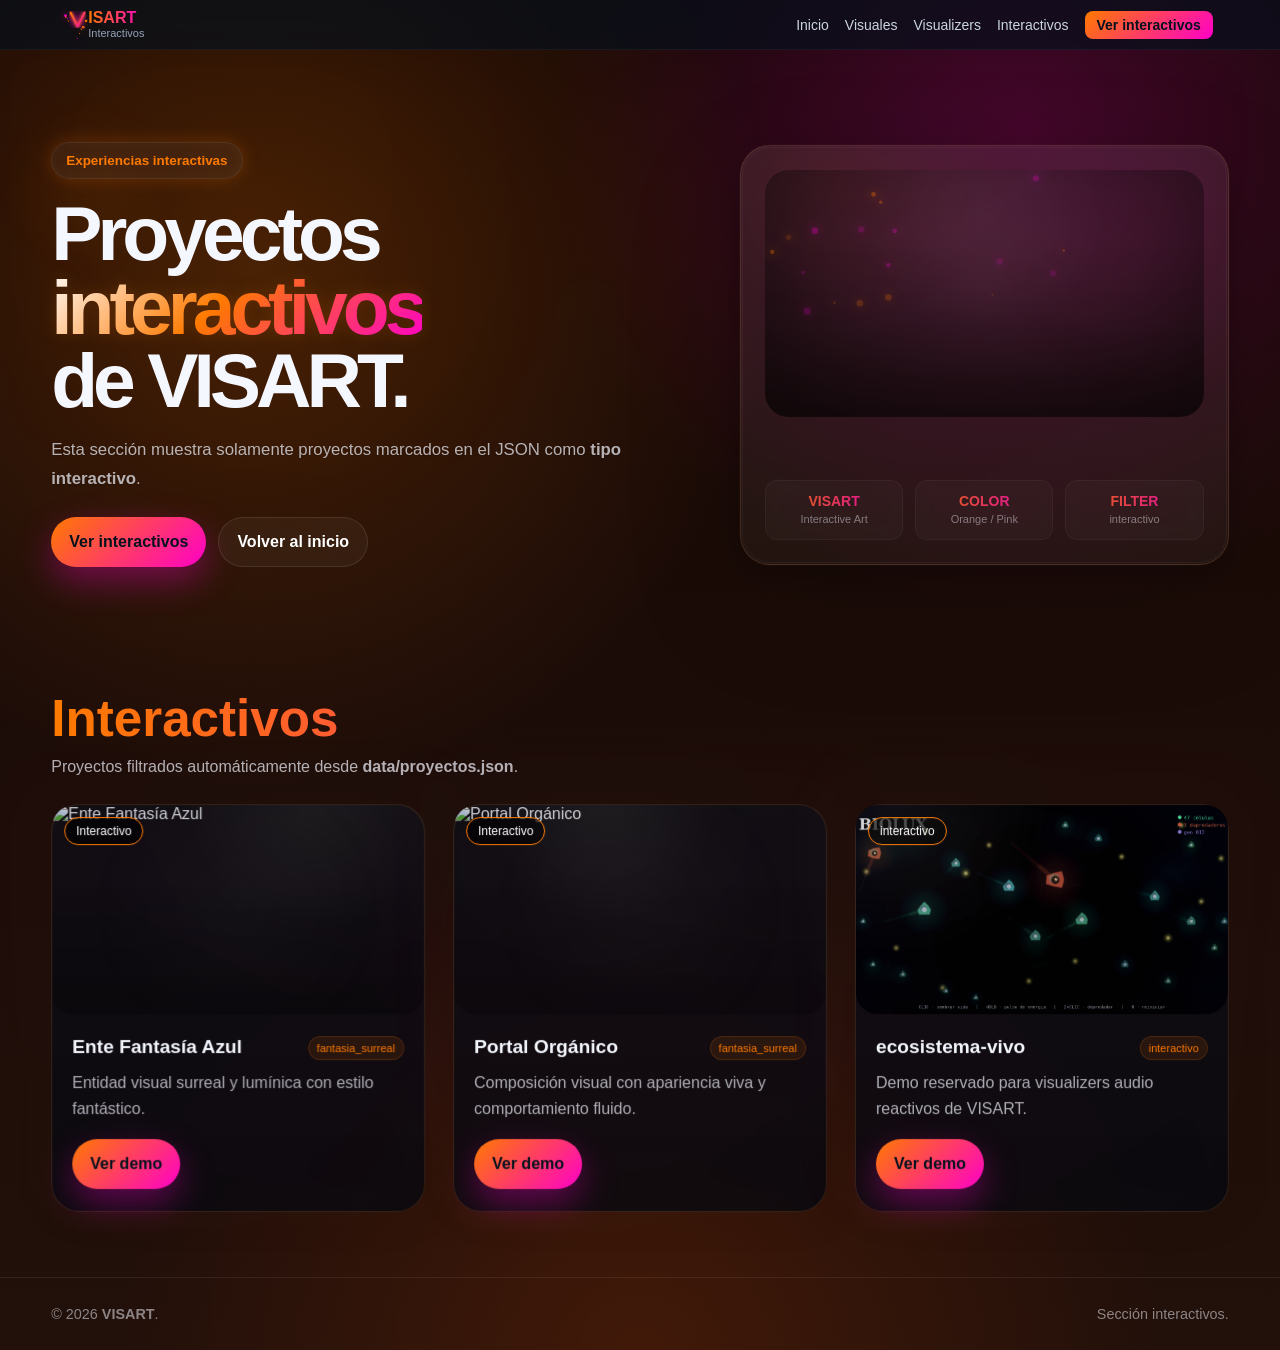
==== commit 485bab0d: "Update index.html" ====
--- a/pages/interactivos/index.html
+++ b/pages/interactivos/index.html
@@ -86,6 +86,7 @@
           </div>
         </div>
         <div class="hero-card">
+          <div class="hero-glow"></div>
           <div class="hero-visual">
             <video autoplay muted loop playsinline class="bg-video">
               <source src="../../assets/hero-card.mp4" type="video/mp4">
--- a/style.css
+++ b/style.css
@@ -1,14 +1,15 @@
 /* ===== IOS / SAFARI FIXES ===== */
 
 html {
+  background-color: #050816;
   scroll-behavior: smooth;
   overflow-x: hidden;
   -webkit-text-size-adjust: 100%;
 }
-
 body {
+  background-color: var(--bg, #050816);
   overflow-x: hidden;
-   overflow-y: auto;
+  overflow-y: auto;
   overscroll-behavior-y: auto;
   -webkit-overflow-scrolling: touch;
   min-height: 100svh;
@@ -19,7 +20,7 @@
 .hero-card,
 .hero-visual,
 .projects-grid {
-  touch-action: pan-y;
+ touch-action: pan-y pinch-zoom;
 }
 
 video,
@@ -1913,6 +1914,19 @@
 
 .hero-card {
   overflow: hidden;
+  position: relative;
+}
+.hero-glow {
+  position: absolute;
+  inset: -2px;
+  border-radius: inherit;
+  z-index: -1;
+  pointer-events: none;
+  box-shadow:
+    0 0 calc(45px * var(--heroGlow, 0)) rgba(0, 234, 255, calc(0.55 * var(--heroGlow, 0))),
+    0 0 calc(95px * var(--heroGlow, 0)) rgba(0, 234, 255, calc(0.32 * var(--heroGlow, 0))),
+    0 0 calc(160px * var(--heroGlow, 0)) rgba(0, 234, 255, calc(0.18 * var(--heroGlow, 0)));
+  transition: box-shadow 0.2s ease;
 }
 
 .hero-card::before {
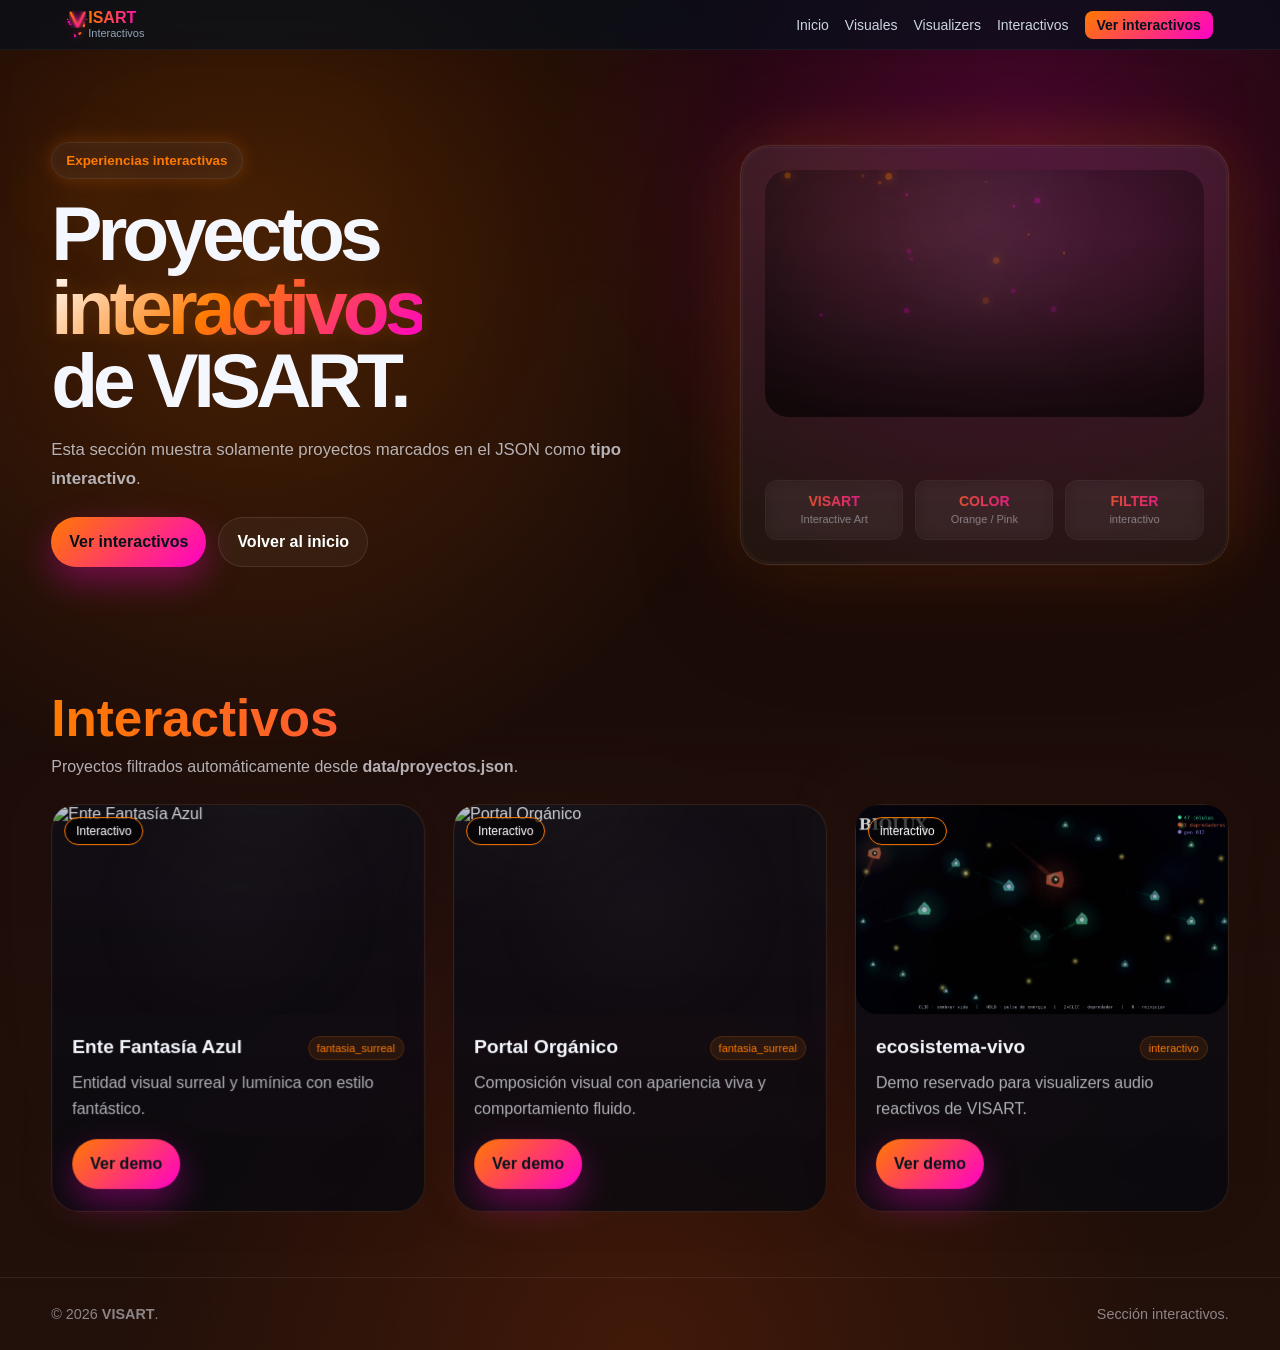
==== commit f59262c0: "Update index.html" ====
--- a/pages/interactivos/index.html
+++ b/pages/interactivos/index.html
@@ -85,8 +85,9 @@
             <a class="btn btn-secondary" href="../../index.html">Volver al inicio</a>
           </div>
         </div>
-        <div class="hero-card">
-          <div class="hero-glow"></div>
+         <div class="hero-card-wrap">
+        <div class="hero-glow"></div>
+        <div class="hero-card reveal">
           <div class="hero-visual">
             <video autoplay muted loop playsinline class="bg-video">
               <source src="../../assets/hero-card.mp4" type="video/mp4">
--- a/style.css
+++ b/style.css
@@ -1915,17 +1915,22 @@
 .hero-card {
   overflow: hidden;
   position: relative;
+  z-index: 1;
+}
+.hero-card-wrap {
+  position: relative;
+   transform-style: preserve-3d;
 }
 .hero-glow {
   position: absolute;
-  inset: -2px;
-  border-radius: inherit;
-  z-index: -1;
+  inset: 0;
+  border-radius: 30px;
   pointer-events: none;
+  z-index: 0;
   box-shadow:
-    0 0 calc(45px * var(--heroGlow, 0)) rgba(0, 234, 255, calc(0.55 * var(--heroGlow, 0))),
-    0 0 calc(95px * var(--heroGlow, 0)) rgba(0, 234, 255, calc(0.32 * var(--heroGlow, 0))),
-    0 0 calc(160px * var(--heroGlow, 0)) rgba(0, 234, 255, calc(0.18 * var(--heroGlow, 0)));
+    0 0 calc(45px * var(--heroGlow, 0)) rgba(180, 250, 255, calc(0.95 * var(--heroGlow, 0))),
+    0 0 calc(95px * var(--heroGlow, 0)) rgba(0, 234, 255, calc(0.65 * var(--heroGlow, 0))),
+    0 0 calc(160px * var(--heroGlow, 0)) rgba(0, 234, 255, calc(0.42 * var(--heroGlow, 0)));
   transition: box-shadow 0.2s ease;
 }
 
@@ -2278,3 +2283,103 @@
   opacity: calc(0.07 + (var(--globalAtmosphere, 0) * 0.10));
   will-change: opacity;
 }
+
+/* ════════════════════════════════════════
+   ANDROID STABILITY PASS — Paso 1
+   El movimiento lo maneja solo el motor.
+   Quitamos la transición del transform para
+   que no pelee con él y se quite el parpadeo.
+   ════════════════════════════════════════ */
+body.platform-android .project-card {
+  transition:
+    box-shadow 0.4s ease,
+    border-color 0.3s ease;
+}
+
+/* ════════════════════════════════════════
+   ANDROID STABILITY PASS — Paso 2
+   En táctil no hay mouse, pero el navegador
+   "finge" un hover al tocar y se queda pegado.
+   Aquí lo apagamos.
+   ════════════════════════════════════════ */
+@media (hover: none) {
+
+  body.platform-android .project-card:hover {
+    box-shadow:
+      0 8px 28px rgba(0, 0, 0, 0.38),
+      0 24px 64px rgba(0, 0, 0, 0.22);
+    border-color: color-mix(
+      in srgb,
+      var(--accent1) 10%,
+      rgba(255, 255, 255, .06)
+    );
+  }
+
+  .project-card:hover .project-thumb img {
+    transform: none;
+  }
+}
+
+/* ════════════════════════════════════════
+   ANDROID STABILITY PASS — Paso 3 (color por página)
+   ════════════════════════════════════════ */
+body.platform-android .project-card:active {
+  border-color: color-mix(in srgb, var(--accent1) 35%, transparent);
+  box-shadow:
+    0 10px 32px rgba(0, 0, 0, 0.42),
+    0 32px 80px rgba(0, 0, 0, 0.26),
+    0 0 28px color-mix(in srgb, var(--accent1) 22%, transparent);
+}
+
+/* ════════════════════════════════════════
+   ARREGLO — sombra oscura al pie de la foto
+   La bajamos y hacemos que casi no reaccione
+   al mouse. Se mantiene el brillo que sigue
+   al cursor.
+   ════════════════════════════════════════ */
+.project-thumb::after {
+  background:
+    linear-gradient(
+      to top,
+      rgba(0, 0, 0, .35),
+      transparent 48%
+    ),
+    radial-gradient(
+      circle at
+      calc(var(--mx, 50%) + 2%)
+      calc(var(--my, 0%) - 6%),
+      rgba(255, 255, 255, .16),
+      transparent 42%
+    );
+  opacity: calc(
+    0.20 +
+    (var(--proximity) * 0.10) +
+    (var(--energy) * 0.04)
+  );
+}
+
+/* ════════════════════════════════════════
+   ARREGLO — glow de color de la tarjeta
+   más visible al pasar el mouse (PC).
+   ════════════════════════════════════════ */
+@media (hover: hover) and (pointer: fine) {
+  .project-card:hover {
+    box-shadow:
+      0 1px 2px rgba(0, 0, 0, .34),
+      0 12px 24px rgba(0, 0, 0, .26),
+      0 42px 96px rgba(0, 0, 0, .26),
+      0 0 38px color-mix(in srgb, var(--accent1) 38%, transparent),
+      0 0 90px color-mix(in srgb, var(--accent1) 22%, transparent);
+  }
+}
+
+/* ════════════════════════════════════════
+   ARREGLO — el glow del hero sigue el color
+   de cada página (antes estaba fijo en cian).
+   ════════════════════════════════════════ */
+.hero-glow {
+  box-shadow:
+    0 0 calc(45px * var(--heroGlow, 0))  color-mix(in srgb, var(--accent1) 75%, white),
+    0 0 calc(95px * var(--heroGlow, 0))  color-mix(in srgb, var(--accent1) 65%, transparent),
+    0 0 calc(160px * var(--heroGlow, 0)) color-mix(in srgb, var(--accent1) 42%, transparent);
+}
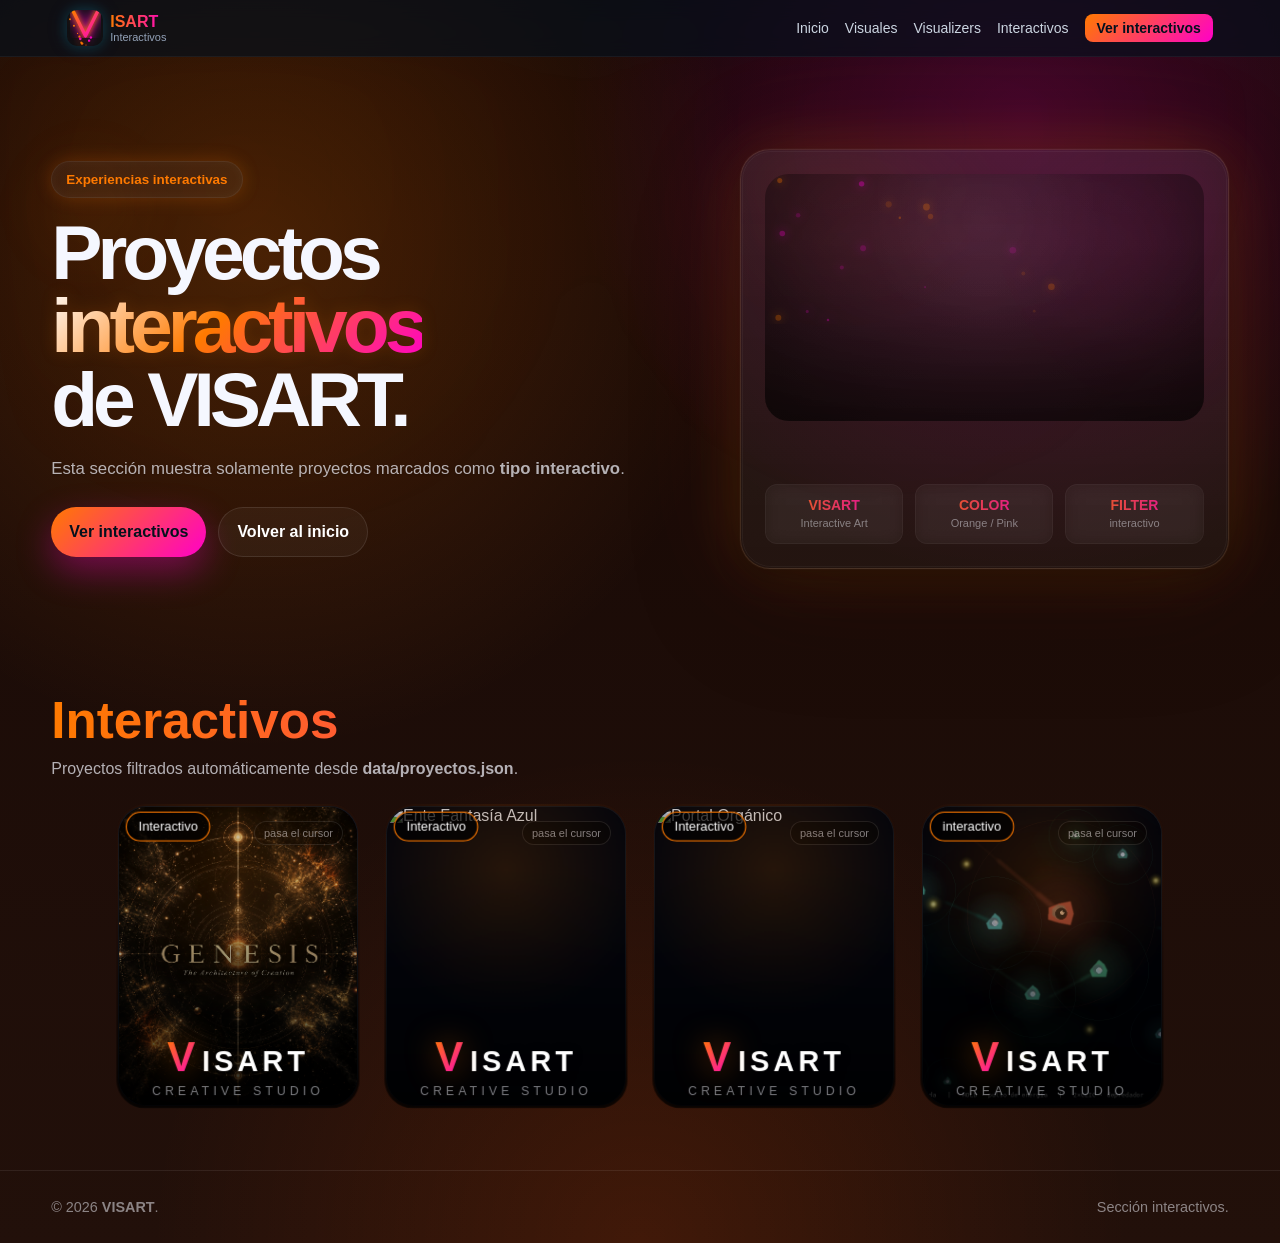
==== commit 2fb91c4a: "Fix wording in interactive projects section" ====
--- a/pages/interactivos/index.html
+++ b/pages/interactivos/index.html
@@ -78,7 +78,7 @@
             Proyectos <span>interactivos</span> de VISART.
           </h1>
           <p>
-            Esta sección muestra solamente proyectos marcados en el JSON como <strong>tipo interactivo</strong>.
+            Esta sección muestra solamente proyectos marcados como <strong>tipo interactivo</strong>.
           </p>
           <div class="hero-actions">
             <a class="btn btn-primary" href="#proyectos">Ver interactivos</a>
--- a/style.css
+++ b/style.css
@@ -243,23 +243,37 @@
 .brand {
   display: flex;
   align-items: center;
-  gap: 1px;
+  gap: 7px;
   flex-shrink: 0;
   min-width: max-content;
 }
 
 .brand-mark {
   position: relative;
-  width: 20px;
-  height: 20px;
-  min-width: 20px;
-  flex: 0 0 20px;
-  border-radius: 6px;
+  width: 36px;
+  height: 36px;
+  min-width: 36px;
+  flex: 0 0 36px;
+  border-radius: 10px;
   display: flex;
   align-items: center;
   justify-content: center;
-  overflow: visible;
+  overflow: hidden;
   background: transparent;
+  box-shadow:
+    0 0 14px rgba(0, 234, 255, .18),
+    0 0 24px rgba(59, 130, 246, .10);
+}
+
+.brand-logo-image {
+  display: block;
+  width: 100%;
+  height: 100%;
+  object-fit: cover;
+  border-radius: inherit;
+  transform: translateZ(0);
+  backface-visibility: hidden;
+  -webkit-backface-visibility: hidden;
 }
 
 .v-nav {
@@ -703,7 +717,7 @@
   grid-template-columns:
     repeat(
       auto-fit,
-      minmax(300px, 1fr)
+      minmax(200px, 1fr)
     );
 
   gap: 28px;
@@ -832,6 +846,8 @@
   );
 
  transform:
+   translateY(var(--liftY, 0px))
+  scale(var(--liftScale, 1))
  translate3d(
   calc(var(--magneticX, 0px) * 0.82),
   calc(var(--magneticY, 0px) * 0.82),
@@ -2358,28 +2374,277 @@
   );
 }
 
+
 /* ════════════════════════════════════════
-   ARREGLO — glow de color de la tarjeta
-   más visible al pasar el mouse (PC).
+   TARJETA FLOTANTE — elevación SOLO con sombra,
+   sin tocar el transform (así el tilt se conserva).
    ════════════════════════════════════════ */
 @media (hover: hover) and (pointer: fine) {
   .project-card:hover {
     box-shadow:
-      0 1px 2px rgba(0, 0, 0, .34),
-      0 12px 24px rgba(0, 0, 0, .26),
-      0 42px 96px rgba(0, 0, 0, .26),
-      0 0 38px color-mix(in srgb, var(--accent1) 38%, transparent),
-      0 0 90px color-mix(in srgb, var(--accent1) 22%, transparent);
-  }
-}
-
+      0 2px 4px rgba(0, 0, 0, .30),
+      0 20px 30px rgba(0, 0, 0, .55),
+      0 45px 60px rgba(0, 0, 0, .35),
+  }
+}
 /* ════════════════════════════════════════
    ARREGLO — el glow del hero sigue el color
    de cada página (antes estaba fijo en cian).
    ════════════════════════════════════════ */
 .hero-glow {
   box-shadow:
-    0 0 calc(45px * var(--heroGlow, 0))  color-mix(in srgb, var(--accent1) 75%, white),
-    0 0 calc(95px * var(--heroGlow, 0))  color-mix(in srgb, var(--accent1) 65%, transparent),
-    0 0 calc(160px * var(--heroGlow, 0)) color-mix(in srgb, var(--accent1) 42%, transparent);
-}
+    0 0 calc(22px * var(--heroGlow, 0))  color-mix(in srgb, var(--accent1) 75%, white),
+    0 0 calc(48px * var(--heroGlow, 0))  color-mix(in srgb, var(--accent1) 65%, transparent),
+    0 0 calc(80px * var(--heroGlow, 0)) color-mix(in srgb, var(--accent1) 42%, transparent);
+}
+
+/* ════════════════════════════════════════
+   ARREGLO — glow del hero más rápido,
+   como el de las tarjetas.
+   ════════════════════════════════════════ */
+.hero-glow {
+  transition: box-shadow 0.03s ease;
+}
+/* =========================================================
+   VISART FLIP CARDS  —  pegar al FINAL de style.css
+========================================================= */
+
+.project-card {
+  transform: none !important;
+  perspective: 850px;
+  overflow: visible;
+  background: transparent;
+  border: none;
+  opacity: 1 !important;
+  will-change: auto;
+}
+
+.project-card::before,
+.project-card::after { display: none !important; }
+
+.project-card-inner {
+  position: relative;
+  width: 100%;
+  aspect-ratio: 4 / 5;
+  transform-style: preserve-3d;
+  transition: transform 0.7s cubic-bezier(.22,.61,.36,1);
+}
+
+@media (hover: hover) and (pointer: fine) {
+  .project-card:hover .project-card-inner { transform: rotateY(180deg); }
+}
+.project-card.is-flipped .project-card-inner { transform: rotateY(180deg); }
+
+.project-card-front,
+.project-card-back {
+  position: absolute;
+  inset: 0;
+  border-radius: 28px;
+  backface-visibility: hidden;
+  -webkit-backface-visibility: hidden;
+ border: 1px solid rgba(255,255,255,.06);
+}
+
+.project-card-front {
+  background: #03050c;
+  transform-style: preserve-3d;
+}
+
+.project-card-front .pc-img {
+  position: absolute;
+  inset: 0;
+  width: 100%;
+  height: 100%;
+  object-fit: cover;
+  border-radius: 28px;
+  filter: brightness(.78) saturate(.92);
+  transform: translateZ(0);
+}
+
+.project-card-front .pc-veil {
+  position: absolute;
+  inset: 0;
+  border-radius: 28px;
+  pointer-events: none;
+  transform: translateZ(18px);
+  background:
+    linear-gradient(to top, rgba(0,0,0,.82), rgba(0,0,0,.15) 55%, transparent 80%),
+    radial-gradient(circle at 50% 22%,
+      color-mix(in srgb, var(--accent1) 14%, transparent), transparent 55%);
+}
+
+.pc-brand {
+  position: absolute;
+  left: 0; right: 0; bottom: 22px;
+  display: flex;
+  flex-direction: column;
+  align-items: center;
+  gap: 4px;
+  pointer-events: none;
+  transform: translateZ(85px);
+}
+.pc-brand-row { display: flex; align-items: baseline; gap: 6px; }
+.pc-brand-v {
+  font-size: 38px;
+  font-weight: 900;
+  line-height: 1;
+  background: linear-gradient(135deg, var(--accent1), var(--accent2));
+  -webkit-background-clip: text;
+  background-clip: text;
+  -webkit-text-fill-color: transparent;
+  filter: drop-shadow(0 0 14px color-mix(in srgb, var(--accent1) 55%, transparent));
+}
+.pc-brand-name {
+  font-size: 26px;
+  font-weight: 800;
+  letter-spacing: .14em;
+  color: #fff;
+  text-shadow: 0 2px 10px rgba(0,0,0,.5);
+}
+.pc-brand-sub {
+  font-size: 11px;
+  letter-spacing: .34em;
+  text-transform: uppercase;
+  color: var(--soft);
+}
+
+.project-card-front .pc-badge {
+  position: absolute;
+  top: 14px; left: 14px;
+  z-index: 4;
+  transform: translateZ(55px);
+  padding: 6px 11px;
+  border-radius: 999px;
+  background: rgba(0,0,0,.68);
+  color: #fff;
+  border: 1px solid var(--accent1);
+  font-size: 12px;
+}
+.project-card-front .pc-hint {
+  position: absolute;
+  top: 14px; right: 14px;
+  z-index: 4;
+  font-size: 11px;
+  color: var(--soft);
+  padding: 5px 9px;
+  border-radius: 999px;
+  background: rgba(0,0,0,.4);
+  border: 1px solid rgba(255,255,255,.1);
+}
+
+.project-card-back {
+  transform: rotateY(180deg);
+  display: flex;
+  align-items: center;
+  transform-style: preserve-3d;
+  background:
+    linear-gradient(180deg, rgba(255,255,255,.06), rgba(255,255,255,.025)),
+    rgba(3,5,12,1);
+}
+.project-card-back .pc-body {
+  padding: 26px 22px;
+  width: 100%;
+  height: 100%;
+  overflow: hidden;
+  transform: translateZ(70px);
+  display: flex;
+  flex-direction: column;
+  justify-content: flex-start;
+  align-items: stretch;
+  contain: layout;
+}
+.project-card-back .pc-top {
+  display: flex;
+  align-items: flex-start;
+  justify-content: space-between;
+  gap: 12px;
+  margin-bottom: 12px;
+}
+.project-card-back .pc-top h3 { margin: 0; font-size: 1.25rem; }
+.project-card-back .pc-tag {
+  flex-shrink: 0;
+  font-size: 11px;
+  color: var(--accent1);
+  padding: 5px 8px;
+  border-radius: 999px;
+  background: color-mix(in srgb, var(--accent1) 10%, transparent);
+  border: 1px solid color-mix(in srgb, var(--accent1) 20%, transparent);
+}
+.project-card-back .pc-body p {
+  color: var(--muted);
+  line-height: 1.6;
+  margin: 0 0 20px;
+  display: -webkit-box;
+  -webkit-line-clamp: 3;
+  -webkit-box-orient: vertical;
+  overflow: hidden;
+}
+
+.project-card:hover .project-card-front,
+.project-card.is-flipped .project-card-front,
+.project-card:hover .project-card-back,
+.project-card.is-flipped .project-card-back {
+  box-shadow:
+    0 0 38px color-mix(in srgb, var(--accent1) 30%, transparent),
+    inset 0 0 60px color-mix(in srgb, var(--accent1) 10%, transparent);
+}
+
+@media (hover: hover) and (pointer: fine) {
+  .project-card:hover {
+    box-shadow:
+      0 2px 4px rgba(0,0,0,.30),
+      0 24px 40px rgba(0,0,0,.45);
+  }
+}
+
+body.platform-android .project-card,
+body.platform-ios .project-card {
+  transform: none !important;
+}
+body.platform-android .project-card-inner {
+  transition: transform 0.55s cubic-bezier(.22,.61,.36,1);
+}
+
+/* === Imagen tenue de fondo en el reverso === */
+.project-card-back {
+  overflow:;            /* recorta la imagen de fondo a las esquinas */
+}
+
+.project-card-back .pc-back-img {
+  position: absolute;
+  inset: 0;
+  width: 100%;
+  height: 100%;
+  object-fit: cover;
+  border-radius: 28px;
+  filter: brightness(.28) saturate(.85) blur(1px);
+  opacity: .5;
+  z-index: 0;
+  pointer-events: none;
+  transform: translateZ(0);
+}
+
+/* El texto por encima de la imagen de fondo */
+.project-card-back .pc-body {
+  position: relative;
+  z-index: 1;
+}
+
+/* === Cards con ancho controlado y rejilla centrada === */
+.projects-grid {
+  grid-template-columns: repeat(auto-fit, minmax(200px, 240px));
+  justify-content: center;
+}
+
+/* En móvil, una columna que llena el ancho disponible */
+@media (max-width: 768px) {
+  .projects-grid {
+    grid-template-columns: minmax(0, 420px);
+    justify-content: center;
+  }
+}
+
+/* Escalonar elementos dentro del reverso */
+.project-card-back .pc-top   { transform: translateZ(20px); }
+.project-card-back .pc-body p { transform: translateZ(10px); }
+.project-card-back .project-actions { transform: translateZ(30px); }
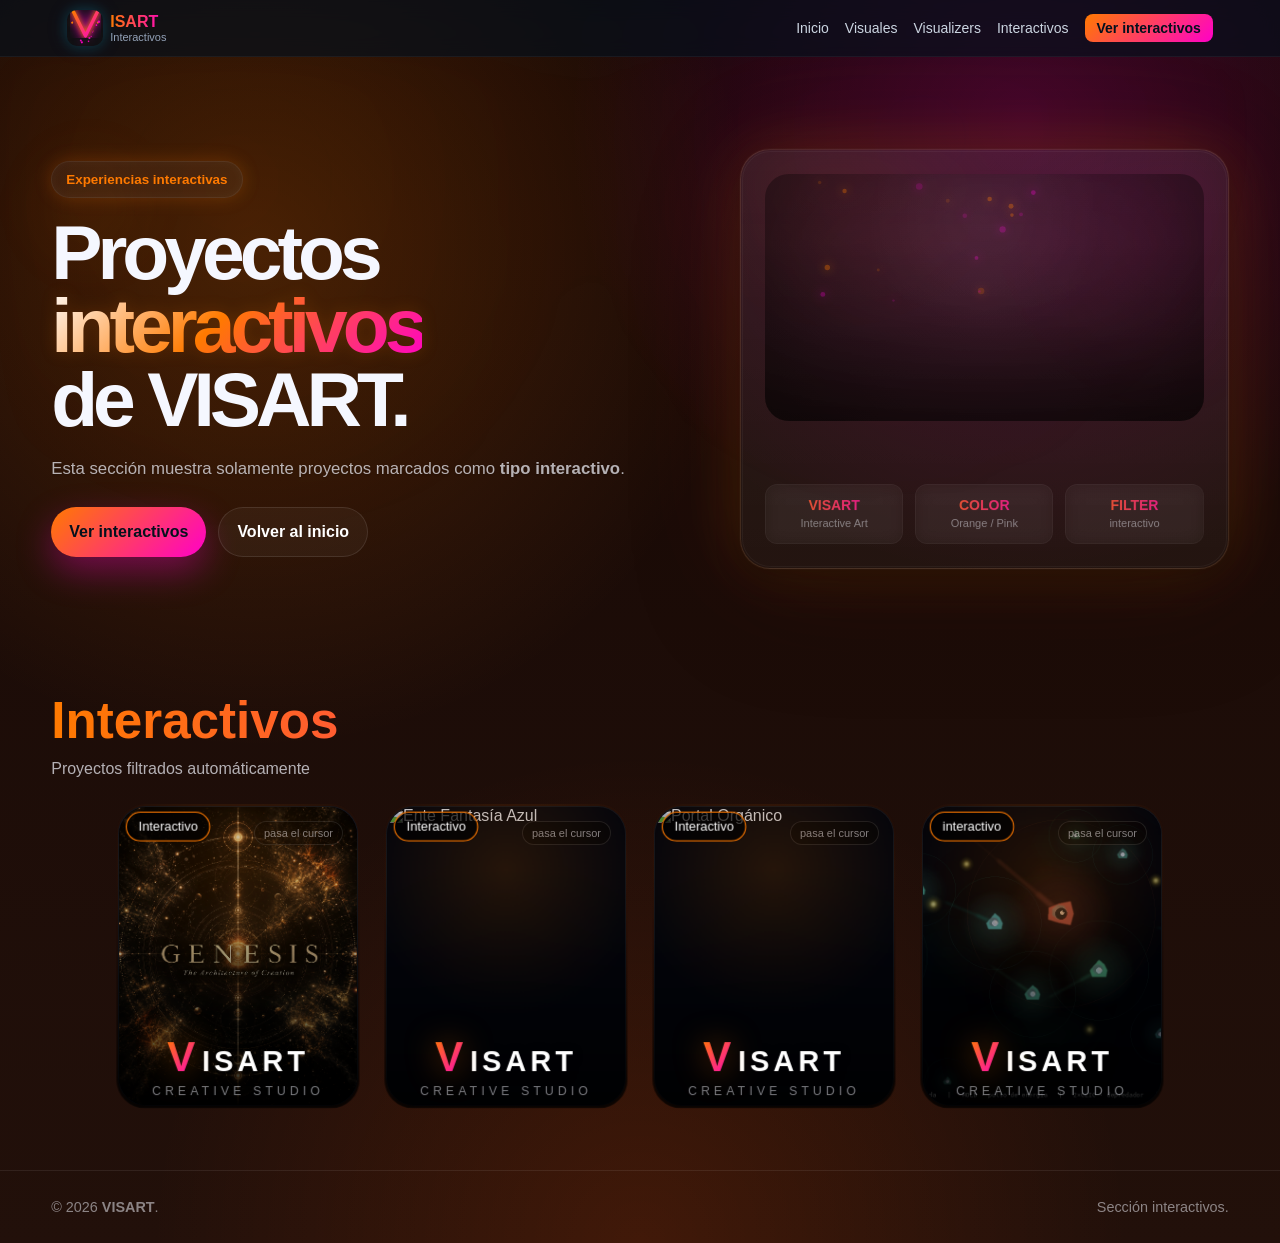
==== commit 52c2e146: "Update project description in index.html Removed the mention of 'data/proyectos.json' from the parag" ====
--- a/pages/interactivos/index.html
+++ b/pages/interactivos/index.html
@@ -115,7 +115,7 @@
       <div class="container">
         <div class="section-head">
           <h2>Interactivos</h2>
-          <p>Proyectos filtrados automáticamente desde <strong>data/proyectos.json</strong>.</p>
+          <p>Proyectos filtrados automáticamente</p>
         </div>
         <div class="projects-grid" id="projects-container"></div>
       </div>
